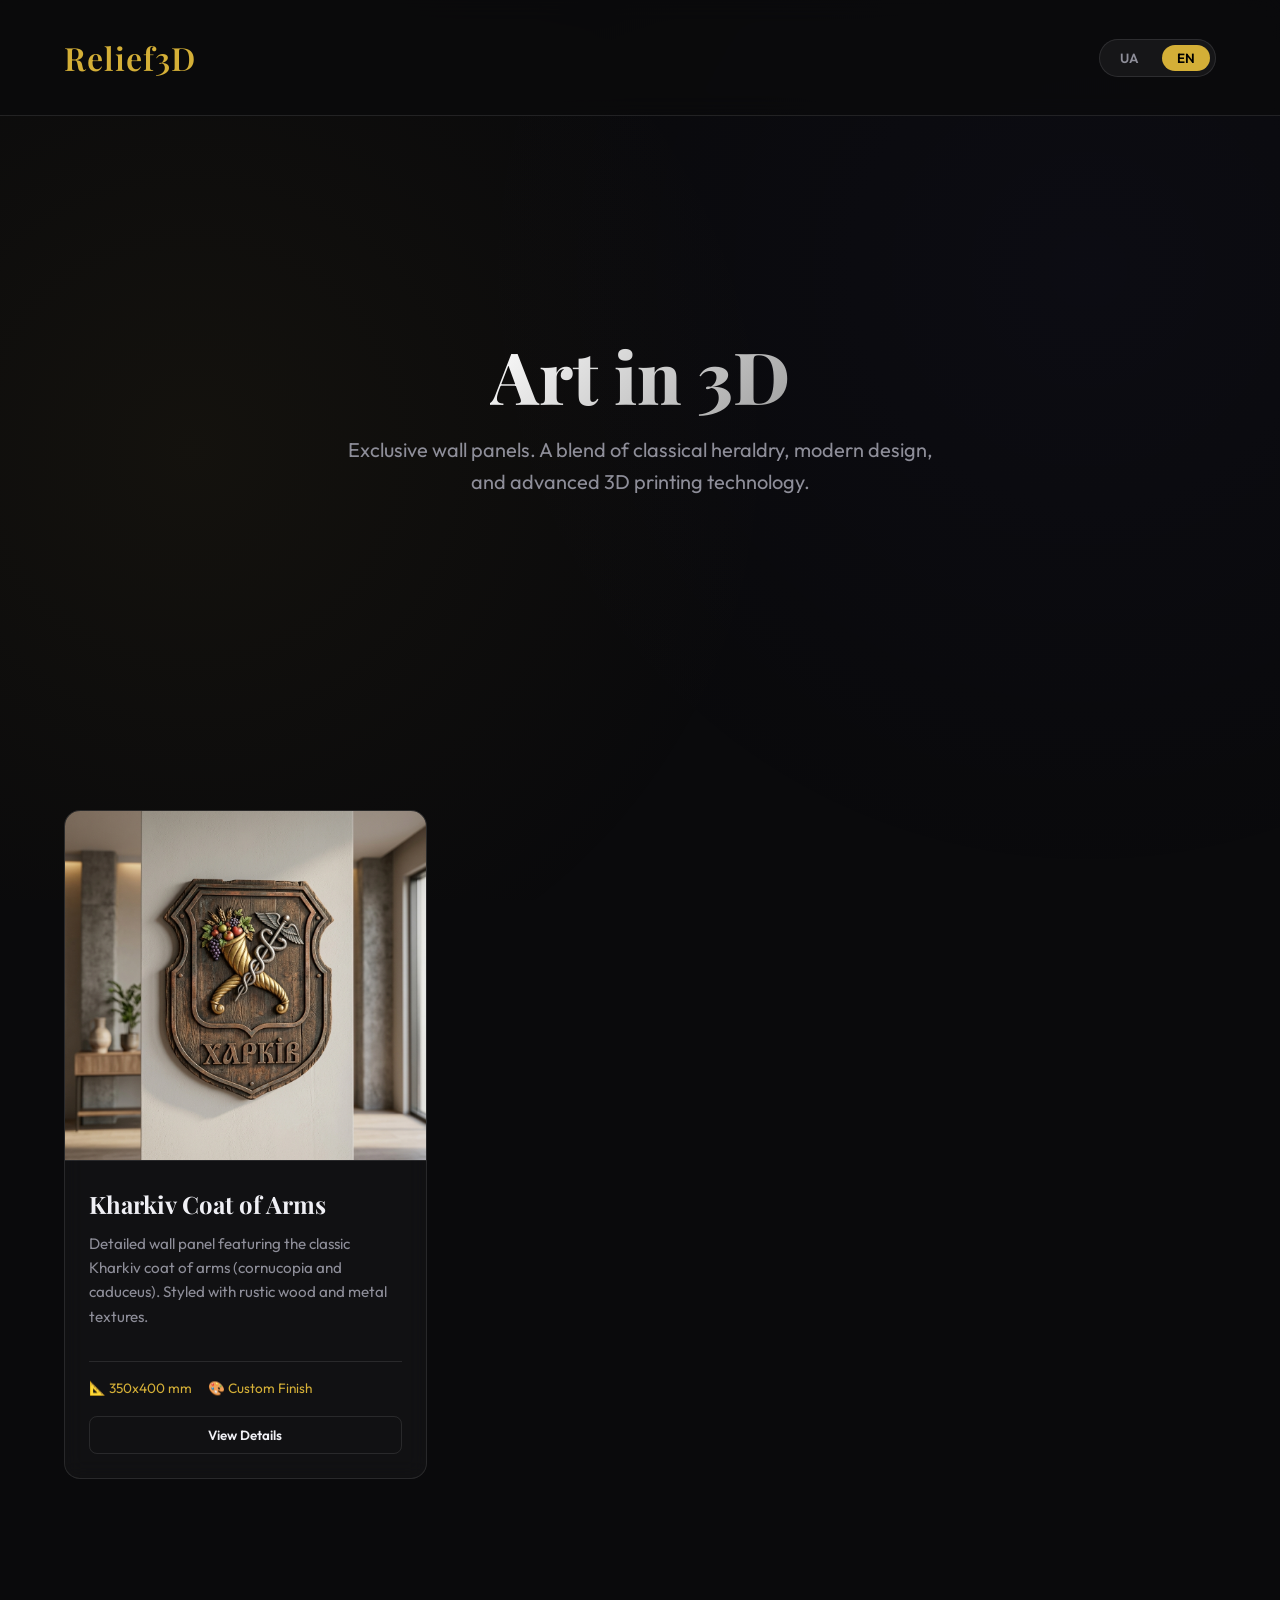
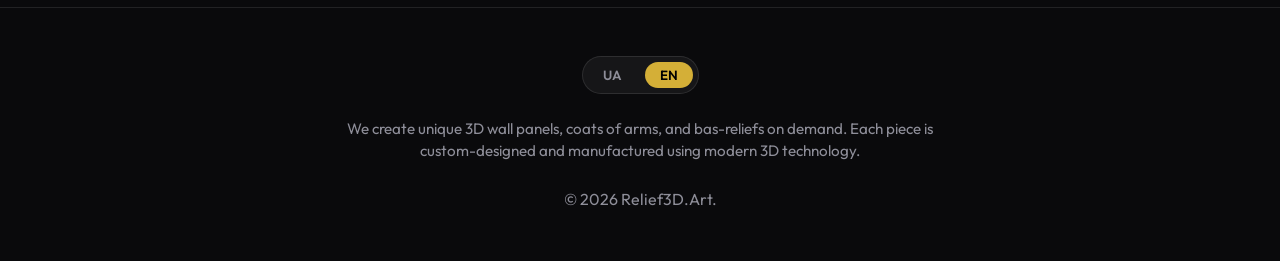
==== index.html @ 1a29136d "feat: add bilingual support, region auto-detect, footer info and visible card buttons" ====
<!DOCTYPE html>
<html lang="uk">
<head>
    <meta charset="UTF-8">
    <meta name="viewport" content="width=device-width, initial-scale=1.0">
    <title>Relief3D.Art — 3D Настінні Панно | 3D Wall Panels</title>
    <meta name="description" content="Ексклюзивні 3D настінні панно. Преміум декор для вашого інтер'єру. Exclusive 3D wall panels and premium interior decor.">
    <link rel="preconnect" href="https://fonts.googleapis.com">
    <link rel="preconnect" href="https://fonts.gstatic.com" crossorigin>
    <link href="https://fonts.googleapis.com/css2?family=Outfit:wght@300;400;600;800&family=Playfair+Display:ital,wght@0,600;1,600&display=swap" rel="stylesheet">
    <style>
        :root {
            --bg-dark: #0a0a0c;
            --bg-card: rgba(255, 255, 255, 0.03);
            --bg-card-hover: rgba(255, 255, 255, 0.08);
            --text-main: #f0f0f5;
            --text-muted: #8e8e99;
            --accent-gold: #d4af37;
            --accent-glow: rgba(212, 175, 55, 0.15);
            --glass-border: rgba(255, 255, 255, 0.1);
        }

        * {
            margin: 0;
            padding: 0;
            box-sizing: border-box;
        }

        body {
            font-family: 'Outfit', sans-serif;
            background-color: var(--bg-dark);
            color: var(--text-main);
            line-height: 1.6;
            overflow-x: hidden;
        }

        /* Language Toggle Logic */
        body.lang-en .lang-ua { display: none !important; }
        body.lang-ua .lang-en { display: none !important; }

        /* Ambient Glow Background */
        .ambient-bg {
            position: fixed;
            top: 0; left: 0; width: 100vw; height: 100vh;
            z-index: -1;
            background: 
                radial-gradient(circle at 15% 50%, rgba(212, 175, 55, 0.05), transparent 50%),
                radial-gradient(circle at 85% 30%, rgba(100, 100, 255, 0.03), transparent 50%);
            pointer-events: none;
        }

        header {
            padding: 2rem 5%;
            display: flex;
            justify-content: space-between;
            align-items: center;
            border-bottom: 1px solid var(--glass-border);
            background: rgba(10, 10, 12, 0.7);
            backdrop-filter: blur(12px);
            position: sticky;
            top: 0;
            z-index: 100;
        }

        .logo {
            font-family: 'Playfair Display', serif;
            font-size: 2rem;
            font-weight: 600;
            color: var(--accent-gold);
            text-decoration: none;
            letter-spacing: 1px;
        }

        .hero {
            min-height: 70vh;
            display: flex;
            flex-direction: column;
            justify-content: center;
            align-items: center;
            text-align: center;
            padding: 4rem 1rem;
            position: relative;
        }

        .hero h1 {
            font-size: clamp(2.5rem, 6vw, 4.5rem);
            font-weight: 800;
            margin-bottom: 1rem;
            background: linear-gradient(135deg, #fff 0%, #a0a0a0 100%);
            -webkit-background-clip: text;
            -webkit-text-fill-color: transparent;
            line-height: 1.2;
        }

        .hero p {
            font-size: 1.25rem;
            color: var(--text-muted);
            max-width: 600px;
            margin-bottom: 2rem;
        }

        .portfolio-grid {
            display: grid;
            grid-template-columns: repeat(auto-fill, minmax(320px, 1fr));
            gap: 2rem;
            padding: 4rem 5%;
            max-width: 1400px;
            margin: 0 auto;
        }

        .card {
            background: var(--bg-card);
            border: 1px solid var(--glass-border);
            border-radius: 16px;
            overflow: hidden;
            transition: all 0.4s cubic-bezier(0.175, 0.885, 0.32, 1.275);
            cursor: pointer;
            backdrop-filter: blur(10px);
            display: flex;
            flex-direction: column;
        }

        .card:hover {
            transform: translateY(-10px) scale(1.02);
            background: var(--bg-card-hover);
            box-shadow: 0 15px 30px rgba(0,0,0,0.4), 0 0 20px var(--accent-glow);
            border-color: rgba(212, 175, 55, 0.3);
        }

        .card-img {
            width: 100%;
            height: 350px;
            object-fit: cover;
            border-bottom: 1px solid var(--glass-border);
            transition: transform 0.6s ease;
        }

        .card:hover .card-img {
            transform: scale(1.05);
        }

        .card-content {
            padding: 1.5rem;
            position: relative;
            flex-grow: 1;
            display: flex;
            flex-direction: column;
        }

        .card-title {
            font-size: 1.5rem;
            margin-bottom: 0.5rem;
            font-family: 'Playfair Display', serif;
        }

        .card-desc {
            color: var(--text-muted);
            font-size: 0.95rem;
            margin-bottom: 1rem;
            flex-grow: 1;
        }

        .view-btn {
            margin-top: 1rem;
            width: 100%;
            padding: 10px;
            background: transparent;
            color: var(--text-main);
            border: 1px solid var(--glass-border);
            border-radius: 8px;
            font-family: 'Outfit', sans-serif;
            font-weight: 600;
            cursor: pointer;
            transition: all 0.3s;
        }

        .card:hover .view-btn {
            background: var(--accent-gold);
            color: #000;
            border-color: var(--accent-gold);
        }

        .specs {
            display: flex;
            gap: 1rem;
            font-size: 0.85rem;
            color: var(--accent-gold);
            border-top: 1px solid var(--glass-border);
            padding-top: 1rem;
            margin-top: 1rem;
        }

        footer {
            text-align: center;
            padding: 3rem 1rem;
            border-top: 1px solid var(--glass-border);
            color: var(--text-muted);
            margin-top: 4rem;
            display: flex;
            flex-direction: column;
            align-items: center;
            gap: 1.5rem;
        }

        .footer-text {
            max-width: 600px;
            font-size: 0.95rem;
            line-height: 1.5;
        }

        .lang-switcher {
            display: flex;
            gap: 0.5rem;
            background: rgba(255,255,255,0.05);
            padding: 5px;
            border-radius: 20px;
            border: 1px solid var(--glass-border);
        }

        .lang-btn {
            background: transparent;
            color: var(--text-muted);
            border: none;
            padding: 5px 15px;
            border-radius: 15px;
            cursor: pointer;
            font-family: 'Outfit', sans-serif;
            font-weight: 600;
            transition: all 0.2s;
        }

        .lang-btn.active {
            background: var(--accent-gold);
            color: #000;
        }

        /* Modal Styles */
        .modal {
            display: none;
            position: fixed;
            z-index: 1000;
            left: 0;
            top: 0;
            width: 100%;
            height: 100%;
            overflow: auto;
            background-color: rgba(0, 0, 0, 0.8);
            backdrop-filter: blur(15px);
            opacity: 0;
            transition: opacity 0.3s ease;
        }

        .modal.show {
            display: flex;
            opacity: 1;
            justify-content: center;
            align-items: center;
            padding: 2rem;
        }

        .modal-content {
            background: var(--bg-dark);
            border: 1px solid var(--glass-border);
            border-radius: 16px;
            max-width: 900px;
            width: 100%;
            display: flex;
            flex-direction: column;
            box-shadow: 0 25px 50px rgba(0,0,0,0.5), 0 0 40px var(--accent-glow);
            position: relative;
            transform: scale(0.9);
            transition: transform 0.3s cubic-bezier(0.175, 0.885, 0.32, 1.275);
            overflow: hidden;
        }

        .modal.show .modal-content {
            transform: scale(1);
        }

        @media (min-width: 768px) {
            .modal-content {
                flex-direction: row;
            }
        }

        .modal-img-container {
            flex: 1;
            min-height: 300px;
        }

        .modal-img {
            width: 100%;
            height: 100%;
            object-fit: cover;
            display: block;
        }

        .modal-info {
            flex: 1;
            padding: 2.5rem;
            display: flex;
            flex-direction: column;
        }

        .close-btn {
            position: absolute;
            top: 15px;
            right: 20px;
            color: var(--text-muted);
            font-size: 28px;
            font-weight: bold;
            cursor: pointer;
            transition: color 0.2s;
            z-index: 10;
            background: rgba(0,0,0,0.5);
            width: 40px;
            height: 40px;
            border-radius: 50%;
            display: flex;
            align-items: center;
            justify-content: center;
        }

        .close-btn:hover {
            color: var(--accent-gold);
            background: rgba(255,255,255,0.1);
        }

        .order-btn {
            margin-top: auto;
            background: transparent;
            color: var(--accent-gold);
            border: 1px solid var(--accent-gold);
            padding: 12px 24px;
            border-radius: 8px;
            font-family: 'Outfit', sans-serif;
            font-weight: 600;
            font-size: 1rem;
            cursor: pointer;
            transition: all 0.3s ease;
            text-align: center;
            text-decoration: none;
            display: inline-block;
        }

        .order-btn:hover {
            background: var(--accent-gold);
            color: #000;
            box-shadow: 0 0 15px var(--accent-glow);
        }
    </style>
</head>
<body class="lang-ua">
    <div class="ambient-bg"></div>
    
    <header>
        <a href="#" class="logo">Relief3D</a>
        <nav>
            <div class="lang-switcher">
                <button class="lang-btn active" onclick="setLanguage('ua')" id="btn-ua">UA</button>
                <button class="lang-btn" onclick="setLanguage('en')" id="btn-en">EN</button>
            </div>
        </nav>
    </header>

    <section class="hero">
        <h1 class="lang-ua">Мистецтво у 3D</h1>
        <h1 class="lang-en" style="font-family: 'Playfair Display', serif; color: var(--accent-gold);">Art in 3D</h1>
        
        <p class="lang-ua">Ексклюзивні настінні панно. Поєднання класичної геральдики, сучасного дизайну та передових технологій 3D-друку.</p>
        <p class="lang-en">Exclusive wall panels. A blend of classical heraldry, modern design, and advanced 3D printing technology.</p>
    </section>

    <main class="portfolio-grid">
        <!-- Panel 1 -->
        <article class="card" onclick="openModal(this)">
            <img src="assets/images/kharkiv_shield_concept.png" alt="Герб Харкова - Настінне панно" class="card-img">
            <div class="card-content">
                <h2 class="card-title lang-ua">Герб Харкова</h2>
                <h2 class="card-title lang-en">Kharkiv Coat of Arms</h2>
                
                <div class="card-desc">
                    <p class="lang-ua">Деталізоване настінне панно із зображенням класичного герба Харкова (ріг достатку та кадуцей). Стилізація під рустикове дерево та метал.</p>
                    <p class="lang-en">Detailed wall panel featuring the classic Kharkiv coat of arms (cornucopia and caduceus). Styled with rustic wood and metal textures.</p>
                </div>
                <div class="specs">
                    <span>📐 350x400 mm</span>
                    <span>🎨 Custom Finish</span>
                </div>
                <button class="view-btn lang-ua">Детальніше</button>
                <button class="view-btn lang-en">View Details</button>
            </div>
        </article>
        
        <!-- Future items will be added here -->
    </main>

    <footer>
        <div class="lang-switcher">
            <button class="lang-btn active" onclick="setLanguage('ua')" id="btn-footer-ua">UA</button>
            <button class="lang-btn" onclick="setLanguage('en')" id="btn-footer-en">EN</button>
        </div>
        <div class="footer-text lang-ua">
            Ми створюємо унікальні об'ємні настінні панно, герби та барельєфи на замовлення. 
            Кожен виріб розробляється з індивідуальним підходом та виготовляється за допомогою сучасних технологій.
        </div>
        <div class="footer-text lang-en">
            We create unique 3D wall panels, coats of arms, and bas-reliefs on demand. 
            Each piece is custom-designed and manufactured using modern 3D technology.
        </div>
        <p>&copy; 2026 Relief3D.Art.</p>
    </footer>

    <!-- Modal -->
    <div id="itemModal" class="modal">
        <div class="modal-content">
            <span class="close-btn" onclick="closeModal()">&times;</span>
            <div class="modal-img-container">
                <img id="modalImg" src="" alt="" class="modal-img">
            </div>
            <div class="modal-info">
                <!-- Data will be populated by JS -->
                <div id="modalContentTarget"></div>
            </div>
        </div>
    </div>

    <script>
        // Language Auto-Detection and Switching Logic
        function setLanguage(lang) {
            document.body.className = 'lang-' + lang;
            
            // Update buttons in header and footer
            document.querySelectorAll('.lang-btn').forEach(btn => btn.classList.remove('active'));
            if(document.getElementById('btn-' + lang)) document.getElementById('btn-' + lang).classList.add('active');
            if(document.getElementById('btn-footer-' + lang)) document.getElementById('btn-footer-' + lang).classList.add('active');
            
            // Save preference
            localStorage.setItem('preferredLanguage', lang);
        }

        // Auto-detect on load
        window.addEventListener('DOMContentLoaded', () => {
            const savedLang = localStorage.getItem('preferredLanguage');
            if (savedLang) {
                setLanguage(savedLang);
            } else {
                // Check browser language
                const userLang = navigator.language || navigator.userLanguage; 
                if (userLang.toLowerCase().includes('uk') || userLang.toLowerCase().includes('ru')) {
                    setLanguage('ua');
                } else {
                    setLanguage('en');
                }
            }
        });

        // Modal Logic
        const modal = document.getElementById('itemModal');
        const modalImg = document.getElementById('modalImg');
        const modalContentTarget = document.getElementById('modalContentTarget');

        function openModal(cardElement) {
            // Get data from the clicked card
            const imgSrc = cardElement.querySelector('.card-img').src;
            
            // Extract the HTML content we need (Title, Desc, Specs, without the view-btn)
            const titleHtml = cardElement.querySelector('.card-title.lang-ua').outerHTML + cardElement.querySelector('.card-title.lang-en').outerHTML;
            const descHtml = cardElement.querySelector('.card-desc').outerHTML;
            const specsHtml = cardElement.querySelector('.specs').outerHTML;
            
            // Order button
            const orderBtnUa = '<a href="#" class="order-btn lang-ua" onclick="alert(\'У майбутньому тут буде форма замовлення або лінк на Telegram!\'); return false;">Замовити</a>';
            const orderBtnEn = '<a href="#" class="order-btn lang-en" onclick="alert(\'Order form or Telegram link will be here!\'); return false;">Order Now</a>';

            // Populate modal
            modalImg.src = imgSrc;
            modalContentTarget.innerHTML = 
                `<div style="margin-bottom: 1.5rem;">${titleHtml}</div>` + 
                `<div style="margin-bottom: 2rem;">${descHtml}</div>` + 
                `<div style="margin-bottom: 2rem;">${specsHtml}</div>` + 
                `<div style="margin-top: auto;">${orderBtnUa}${orderBtnEn}</div>`;

            // Show modal
            modal.classList.add('show');
            document.body.style.overflow = 'hidden'; // Prevent scrolling
        }

        function closeModal() {
            modal.classList.remove('show');
            document.body.style.overflow = 'auto'; // Restore scrolling
        }

        // Close when clicking outside of modal content
        window.onclick = function(event) {
            if (event.target === modal) {
                closeModal();
            }
        }

        // Close on Escape key
        document.addEventListener('keydown', function(event) {
            if (event.key === "Escape") {
                closeModal();
            }
        });
    </script>
</body>
</html>
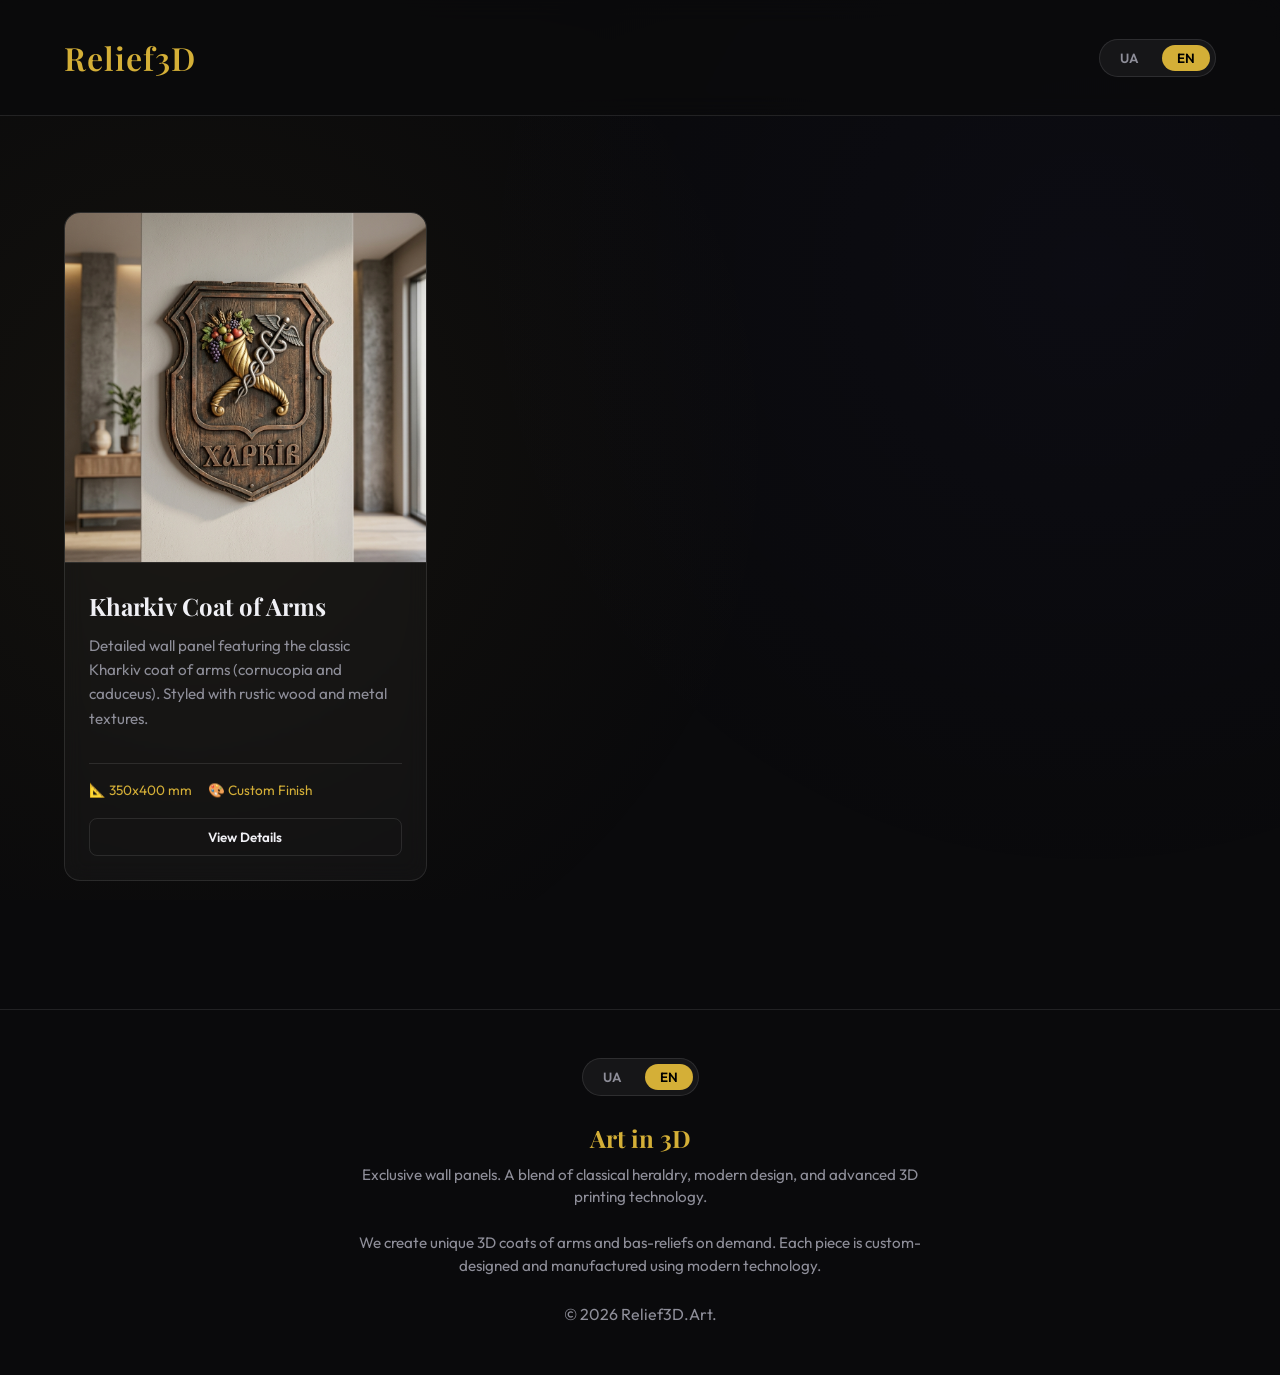
==== commit 9c6fba80: "style: move hero text to footer" ====
--- a/index.html
+++ b/index.html
@@ -71,32 +71,8 @@
             letter-spacing: 1px;
         }
 
-        .hero {
-            min-height: 70vh;
-            display: flex;
-            flex-direction: column;
-            justify-content: center;
-            align-items: center;
-            text-align: center;
-            padding: 4rem 1rem;
-            position: relative;
-        }
-
-        .hero h1 {
-            font-size: clamp(2.5rem, 6vw, 4.5rem);
-            font-weight: 800;
-            margin-bottom: 1rem;
-            background: linear-gradient(135deg, #fff 0%, #a0a0a0 100%);
-            -webkit-background-clip: text;
-            -webkit-text-fill-color: transparent;
-            line-height: 1.2;
-        }
-
-        .hero p {
-            font-size: 1.25rem;
-            color: var(--text-muted);
-            max-width: 600px;
-            margin-bottom: 2rem;
+        .header-spacer {
+            padding-top: 2rem;
         }
 
         .portfolio-grid {
@@ -363,13 +339,7 @@
         </nav>
     </header>
 
-    <section class="hero">
-        <h1 class="lang-ua">Мистецтво у 3D</h1>
-        <h1 class="lang-en" style="font-family: 'Playfair Display', serif; color: var(--accent-gold);">Art in 3D</h1>
-        
-        <p class="lang-ua">Ексклюзивні настінні панно. Поєднання класичної геральдики, сучасного дизайну та передових технологій 3D-друку.</p>
-        <p class="lang-en">Exclusive wall panels. A blend of classical heraldry, modern design, and advanced 3D printing technology.</p>
-    </section>
+    <div class="header-spacer"></div>
 
     <main class="portfolio-grid">
         <!-- Panel 1 -->
@@ -401,12 +371,16 @@
             <button class="lang-btn" onclick="setLanguage('en')" id="btn-footer-en">EN</button>
         </div>
         <div class="footer-text lang-ua">
-            Ми створюємо унікальні об'ємні настінні панно, герби та барельєфи на замовлення. 
+            <h2 style="color: var(--text-main); margin-bottom: 0.5rem; font-size: 1.5rem;">Мистецтво у 3D</h2>
+            Ексклюзивні настінні панно. Поєднання класичної геральдики, сучасного дизайну та передових технологій 3D-друку.<br><br>
+            Ми створюємо унікальні об'ємні герби та барельєфи на замовлення. 
             Кожен виріб розробляється з індивідуальним підходом та виготовляється за допомогою сучасних технологій.
         </div>
         <div class="footer-text lang-en">
-            We create unique 3D wall panels, coats of arms, and bas-reliefs on demand. 
-            Each piece is custom-designed and manufactured using modern 3D technology.
+            <h2 style="font-family: 'Playfair Display', serif; color: var(--accent-gold); margin-bottom: 0.5rem; font-size: 1.5rem;">Art in 3D</h2>
+            Exclusive wall panels. A blend of classical heraldry, modern design, and advanced 3D printing technology.<br><br>
+            We create unique 3D coats of arms and bas-reliefs on demand. 
+            Each piece is custom-designed and manufactured using modern technology.
         </div>
         <p>&copy; 2026 Relief3D.Art.</p>
     </footer>
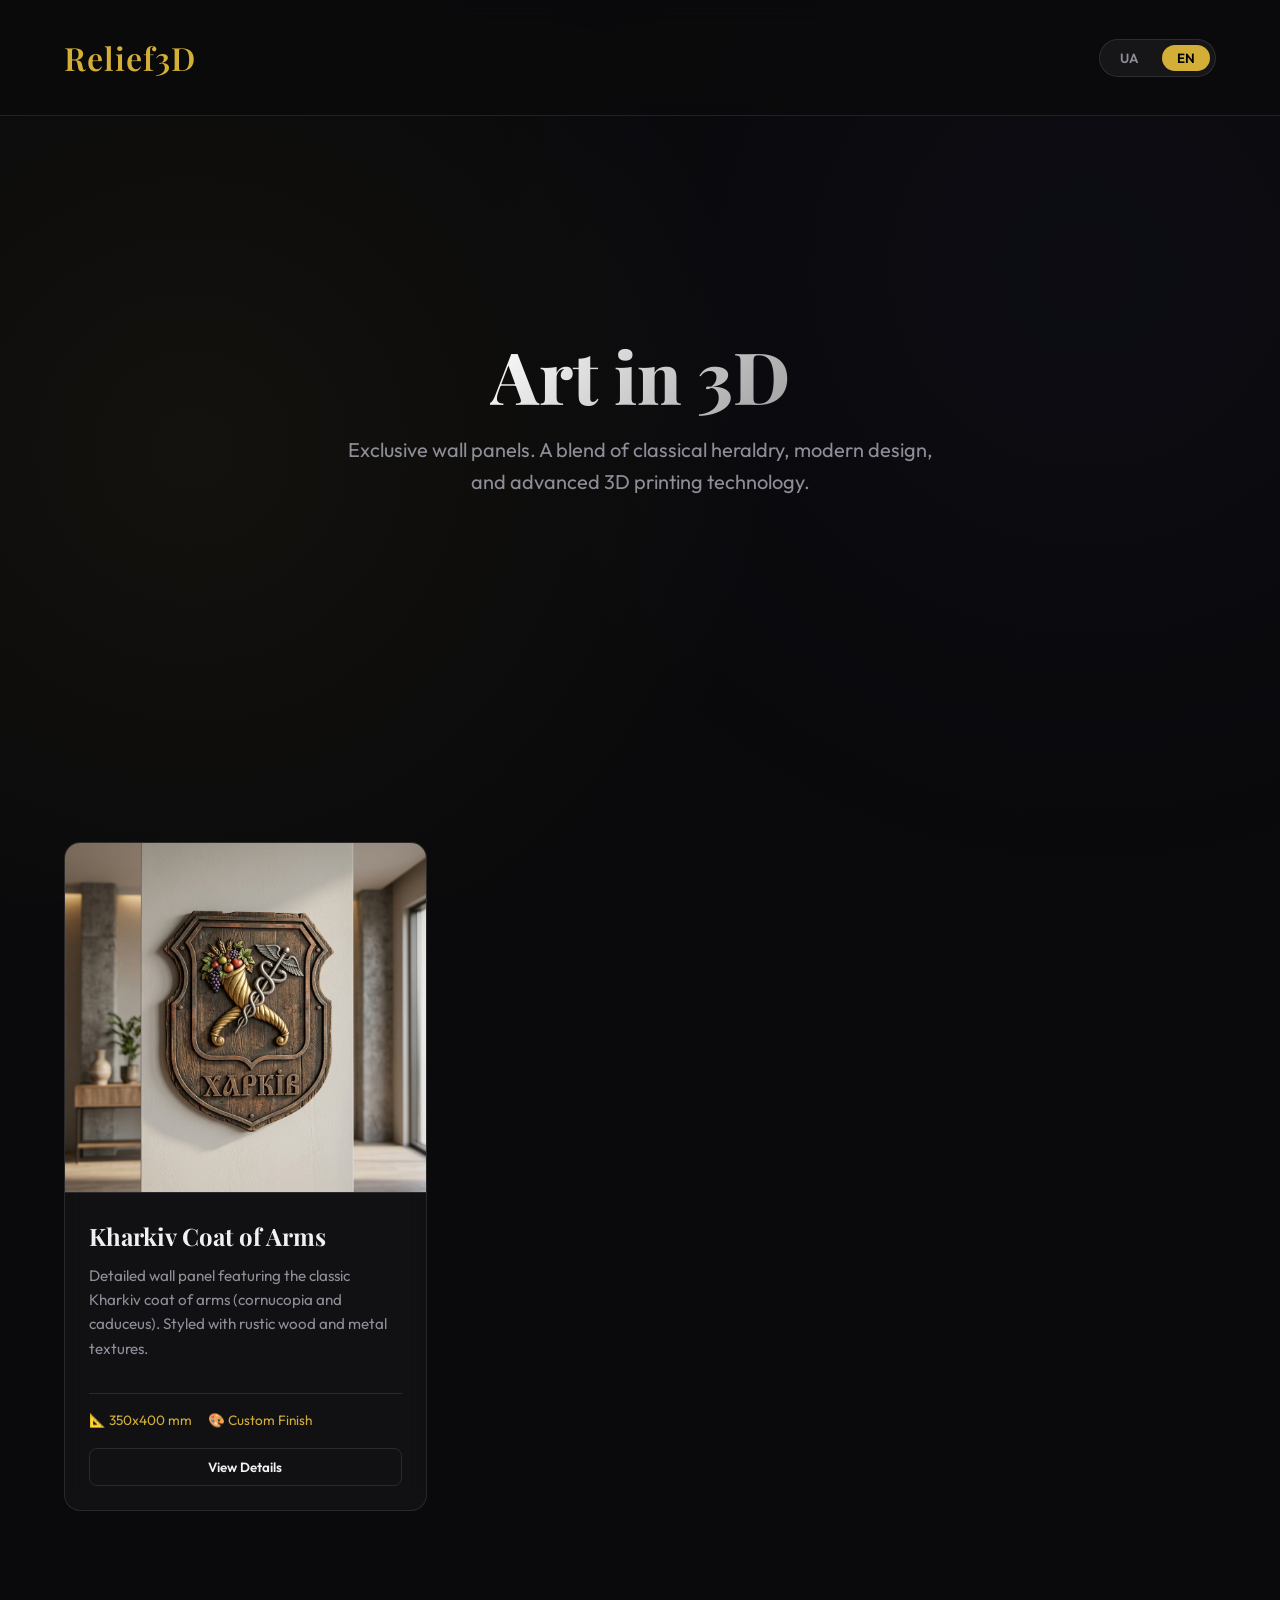
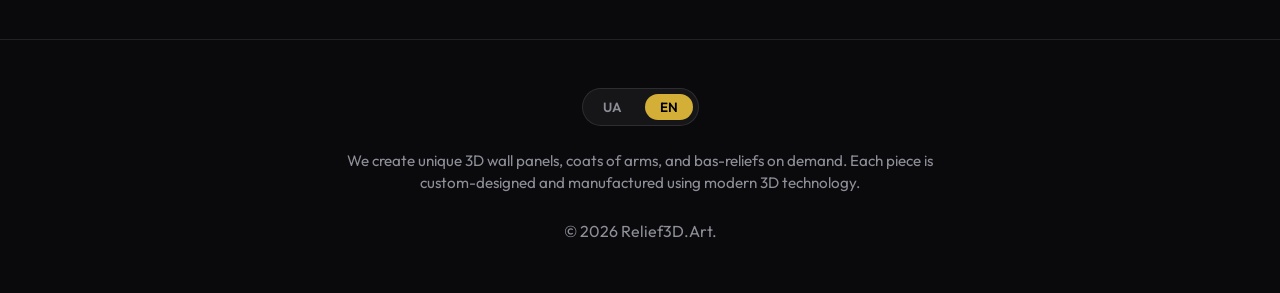
==== commit 6811f143: "style: restore hero section" ====
--- a/index.html
+++ b/index.html
@@ -71,6 +71,34 @@
             letter-spacing: 1px;
         }
 
+        .hero {
+            min-height: 70vh;
+            display: flex;
+            flex-direction: column;
+            justify-content: center;
+            align-items: center;
+            text-align: center;
+            padding: 4rem 1rem;
+            position: relative;
+        }
+
+        .hero h1 {
+            font-size: clamp(2.5rem, 6vw, 4.5rem);
+            font-weight: 800;
+            margin-bottom: 1rem;
+            background: linear-gradient(135deg, #fff 0%, #a0a0a0 100%);
+            -webkit-background-clip: text;
+            -webkit-text-fill-color: transparent;
+            line-height: 1.2;
+        }
+
+        .hero p {
+            font-size: 1.25rem;
+            color: var(--text-muted);
+            max-width: 600px;
+            margin-bottom: 2rem;
+        }
+
         .header-spacer {
             padding-top: 2rem;
         }
@@ -338,6 +366,14 @@
             </div>
         </nav>
     </header>
+
+    <section class="hero">
+        <h1 class="lang-ua">Мистецтво у 3D</h1>
+        <h1 class="lang-en" style="font-family: 'Playfair Display', serif; color: var(--accent-gold);">Art in 3D</h1>
+        
+        <p class="lang-ua">Ексклюзивні настінні панно. Поєднання класичної геральдики, сучасного дизайну та передових технологій 3D-друку.</p>
+        <p class="lang-en">Exclusive wall panels. A blend of classical heraldry, modern design, and advanced 3D printing technology.</p>
+    </section>
 
     <div class="header-spacer"></div>
 
@@ -371,16 +407,12 @@
             <button class="lang-btn" onclick="setLanguage('en')" id="btn-footer-en">EN</button>
         </div>
         <div class="footer-text lang-ua">
-            <h2 style="color: var(--text-main); margin-bottom: 0.5rem; font-size: 1.5rem;">Мистецтво у 3D</h2>
-            Ексклюзивні настінні панно. Поєднання класичної геральдики, сучасного дизайну та передових технологій 3D-друку.<br><br>
-            Ми створюємо унікальні об'ємні герби та барельєфи на замовлення. 
+            Ми створюємо унікальні об'ємні настінні панно, герби та барельєфи на замовлення. 
             Кожен виріб розробляється з індивідуальним підходом та виготовляється за допомогою сучасних технологій.
         </div>
         <div class="footer-text lang-en">
-            <h2 style="font-family: 'Playfair Display', serif; color: var(--accent-gold); margin-bottom: 0.5rem; font-size: 1.5rem;">Art in 3D</h2>
-            Exclusive wall panels. A blend of classical heraldry, modern design, and advanced 3D printing technology.<br><br>
-            We create unique 3D coats of arms and bas-reliefs on demand. 
-            Each piece is custom-designed and manufactured using modern technology.
+            We create unique 3D wall panels, coats of arms, and bas-reliefs on demand. 
+            Each piece is custom-designed and manufactured using modern 3D technology.
         </div>
         <p>&copy; 2026 Relief3D.Art.</p>
     </footer>
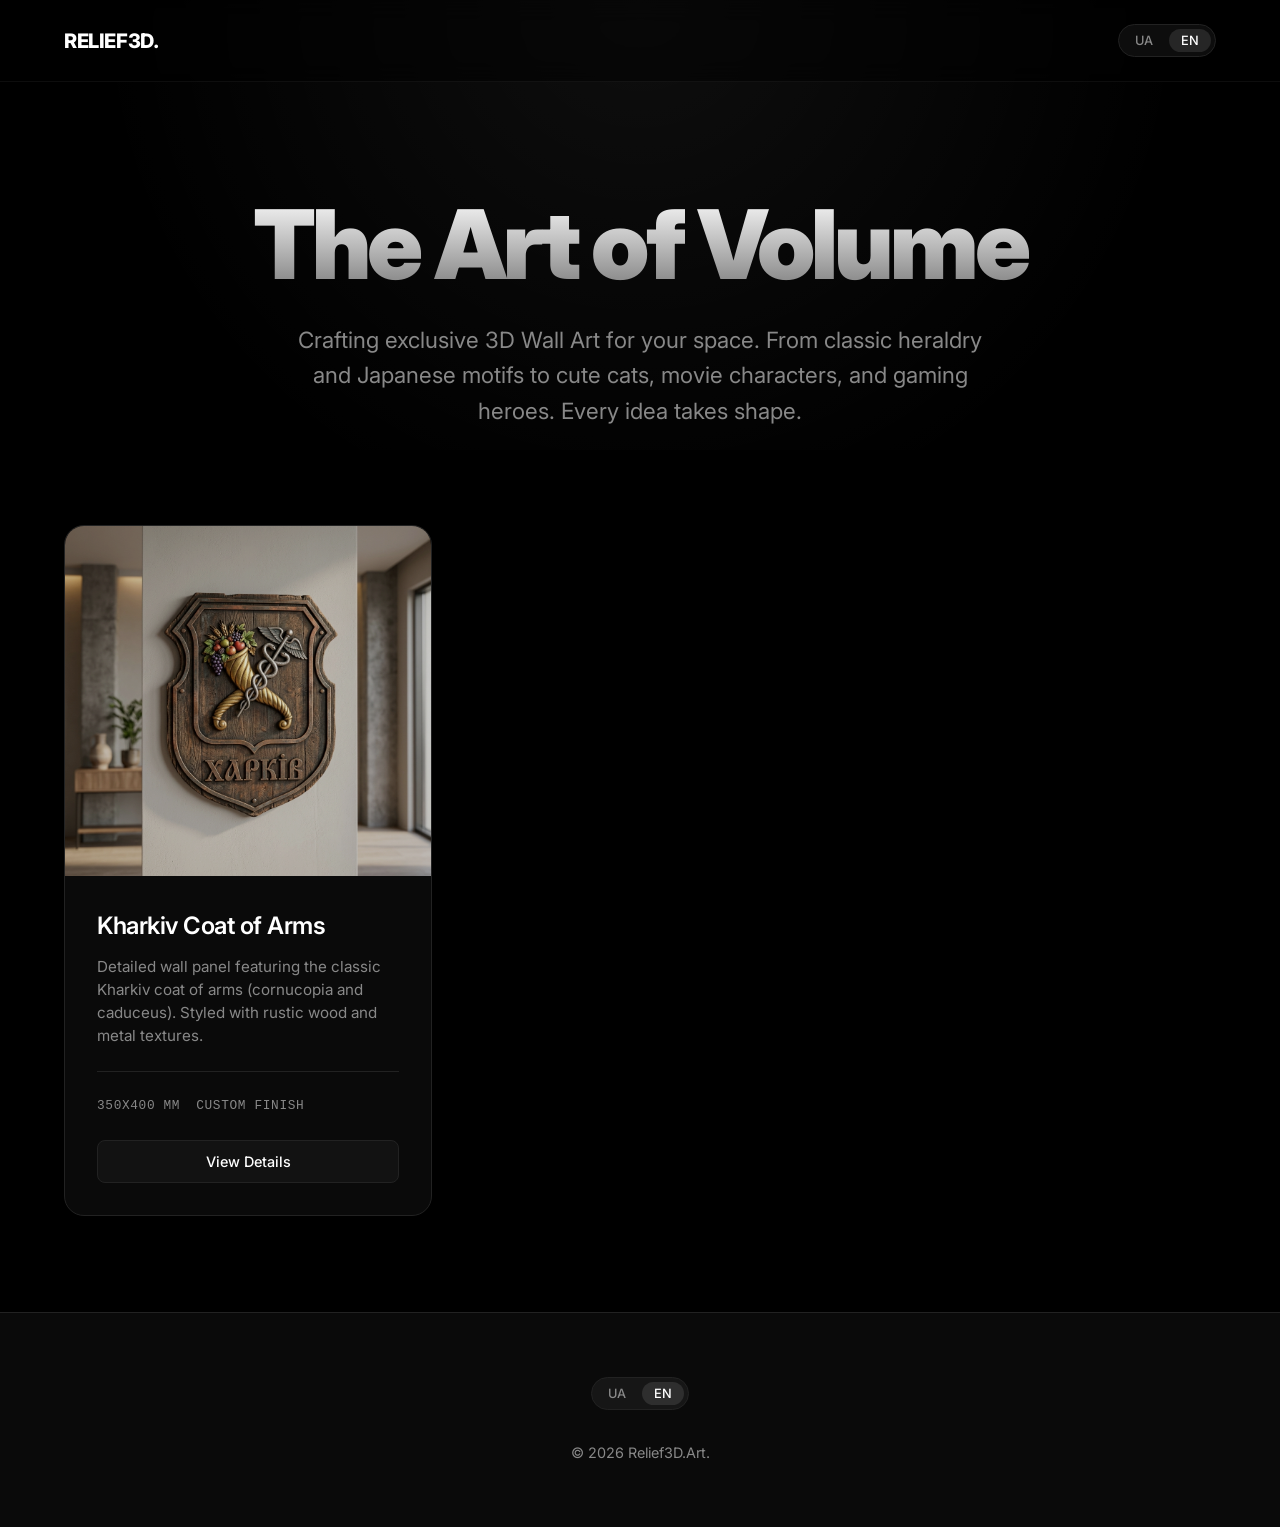
==== commit ad992233: "feat: ultra-modern redesign and new hero text" ====
--- a/index.html
+++ b/index.html
@@ -3,21 +3,22 @@
 <head>
     <meta charset="UTF-8">
     <meta name="viewport" content="width=device-width, initial-scale=1.0">
-    <title>Relief3D.Art — 3D Настінні Панно | 3D Wall Panels</title>
-    <meta name="description" content="Ексклюзивні 3D настінні панно. Преміум декор для вашого інтер'єру. Exclusive 3D wall panels and premium interior decor.">
+    <title>Relief3D — The Art of Volume</title>
+    <meta name="description" content="Ексклюзивні 3D настінні панно. Exclusive 3D wall art.">
     <link rel="preconnect" href="https://fonts.googleapis.com">
     <link rel="preconnect" href="https://fonts.gstatic.com" crossorigin>
-    <link href="https://fonts.googleapis.com/css2?family=Outfit:wght@300;400;600;800&family=Playfair+Display:ital,wght@0,600;1,600&display=swap" rel="stylesheet">
+    <link href="https://fonts.googleapis.com/css2?family=Inter:wght@300;400;500;600;800;900&display=swap" rel="stylesheet">
     <style>
         :root {
-            --bg-dark: #0a0a0c;
-            --bg-card: rgba(255, 255, 255, 0.03);
-            --bg-card-hover: rgba(255, 255, 255, 0.08);
-            --text-main: #f0f0f5;
-            --text-muted: #8e8e99;
-            --accent-gold: #d4af37;
-            --accent-glow: rgba(212, 175, 55, 0.15);
-            --glass-border: rgba(255, 255, 255, 0.1);
+            --bg-base: #000000;
+            --bg-surface: #0a0a0a;
+            --bg-surface-hover: #141414;
+            --text-primary: #ffffff;
+            --text-secondary: #888888;
+            --border-color: #222222;
+            --border-hover: #444444;
+            --accent: #e5e5e5;
+            --neon-glow: rgba(255, 255, 255, 0.05);
         }
 
         * {
@@ -27,10 +28,11 @@
         }
 
         body {
-            font-family: 'Outfit', sans-serif;
-            background-color: var(--bg-dark);
-            color: var(--text-main);
-            line-height: 1.6;
+            font-family: 'Inter', -apple-system, BlinkMacSystemFont, "Segoe UI", Roboto, sans-serif;
+            background-color: var(--bg-base);
+            color: var(--text-primary);
+            line-height: 1.5;
+            -webkit-font-smoothing: antialiased;
             overflow-x: hidden;
         }
 
@@ -38,204 +40,215 @@
         body.lang-en .lang-ua { display: none !important; }
         body.lang-ua .lang-en { display: none !important; }
 
-        /* Ambient Glow Background */
-        .ambient-bg {
+        /* Ambient Glow */
+        .ambient-glow {
             position: fixed;
-            top: 0; left: 0; width: 100vw; height: 100vh;
+            top: -50vh;
+            left: 50%;
+            transform: translateX(-50%);
+            width: 100vw;
+            height: 100vh;
+            background: radial-gradient(circle, rgba(255,255,255,0.06) 0%, rgba(0,0,0,0) 70%);
             z-index: -1;
-            background: 
-                radial-gradient(circle at 15% 50%, rgba(212, 175, 55, 0.05), transparent 50%),
-                radial-gradient(circle at 85% 30%, rgba(100, 100, 255, 0.03), transparent 50%);
             pointer-events: none;
         }
 
-        header {
-            padding: 2rem 5%;
+        /* Navigation */
+        nav {
             display: flex;
             justify-content: space-between;
             align-items: center;
-            border-bottom: 1px solid var(--glass-border);
-            background: rgba(10, 10, 12, 0.7);
+            padding: 1.5rem 5%;
+            position: fixed;
+            top: 0;
+            width: 100%;
+            background: rgba(0, 0, 0, 0.5);
             backdrop-filter: blur(12px);
-            position: sticky;
-            top: 0;
+            border-bottom: 1px solid rgba(255,255,255,0.05);
             z-index: 100;
         }
 
         .logo {
-            font-family: 'Playfair Display', serif;
-            font-size: 2rem;
-            font-weight: 600;
-            color: var(--accent-gold);
+            font-size: 1.25rem;
+            font-weight: 800;
+            letter-spacing: -0.02em;
+            color: var(--text-primary);
             text-decoration: none;
-            letter-spacing: 1px;
-        }
-
+        }
+
+        .lang-switcher {
+            display: flex;
+            gap: 0.25rem;
+            background: rgba(255,255,255,0.05);
+            padding: 4px;
+            border-radius: 99px;
+            border: 1px solid var(--border-color);
+        }
+
+        .lang-btn {
+            background: transparent;
+            color: var(--text-secondary);
+            border: none;
+            padding: 4px 12px;
+            border-radius: 99px;
+            cursor: pointer;
+            font-family: 'Inter', sans-serif;
+            font-weight: 500;
+            font-size: 0.8rem;
+            transition: all 0.2s;
+        }
+
+        .lang-btn.active {
+            background: rgba(255,255,255,0.1);
+            color: var(--text-primary);
+        }
+
+        /* Hero Section */
         .hero {
-            min-height: 70vh;
-            display: flex;
-            flex-direction: column;
-            justify-content: center;
-            align-items: center;
+            padding: 12rem 5% 6rem;
             text-align: center;
-            padding: 4rem 1rem;
-            position: relative;
+            max-width: 1000px;
+            margin: 0 auto;
         }
 
         .hero h1 {
-            font-size: clamp(2.5rem, 6vw, 4.5rem);
-            font-weight: 800;
-            margin-bottom: 1rem;
-            background: linear-gradient(135deg, #fff 0%, #a0a0a0 100%);
+            font-size: clamp(3rem, 8vw, 6rem);
+            font-weight: 900;
+            letter-spacing: -0.04em;
+            line-height: 1.1;
+            margin-bottom: 1.5rem;
+            background: linear-gradient(180deg, #FFFFFF 0%, #777777 100%);
             -webkit-background-clip: text;
             -webkit-text-fill-color: transparent;
-            line-height: 1.2;
         }
 
         .hero p {
-            font-size: 1.25rem;
-            color: var(--text-muted);
-            max-width: 600px;
-            margin-bottom: 2rem;
-        }
-
-        .header-spacer {
-            padding-top: 2rem;
-        }
-
+            font-size: clamp(1.1rem, 2vw, 1.4rem);
+            color: var(--text-secondary);
+            font-weight: 400;
+            max-width: 700px;
+            margin: 0 auto;
+            line-height: 1.6;
+        }
+
+        /* Bento Grid */
         .portfolio-grid {
             display: grid;
-            grid-template-columns: repeat(auto-fill, minmax(320px, 1fr));
-            gap: 2rem;
-            padding: 4rem 5%;
+            grid-template-columns: repeat(auto-fill, minmax(350px, 1fr));
+            gap: 1.5rem;
+            padding: 0 5% 6rem;
             max-width: 1400px;
             margin: 0 auto;
         }
 
         .card {
-            background: var(--bg-card);
-            border: 1px solid var(--glass-border);
-            border-radius: 16px;
+            background: var(--bg-surface);
+            border: 1px solid var(--border-color);
+            border-radius: 20px;
             overflow: hidden;
-            transition: all 0.4s cubic-bezier(0.175, 0.885, 0.32, 1.275);
+            transition: all 0.3s ease;
             cursor: pointer;
-            backdrop-filter: blur(10px);
             display: flex;
             flex-direction: column;
+            position: relative;
+        }
+
+        .card::before {
+            content: '';
+            position: absolute;
+            top: 0; left: 0; right: 0; bottom: 0;
+            background: radial-gradient(800px circle at var(--mouse-x, 50%) var(--mouse-y, 50%), rgba(255,255,255,0.06), transparent 40%);
+            opacity: 0;
+            transition: opacity 0.3s;
+            pointer-events: none;
+            z-index: 1;
+        }
+
+        .card:hover::before {
+            opacity: 1;
         }
 
         .card:hover {
-            transform: translateY(-10px) scale(1.02);
-            background: var(--bg-card-hover);
-            box-shadow: 0 15px 30px rgba(0,0,0,0.4), 0 0 20px var(--accent-glow);
-            border-color: rgba(212, 175, 55, 0.3);
+            border-color: var(--border-hover);
+            transform: translateY(-4px);
+            box-shadow: 0 20px 40px rgba(0,0,0,0.5);
+        }
+
+        .card-img-wrapper {
+            width: 100%;
+            height: 350px;
+            overflow: hidden;
+            position: relative;
+            background: #000;
         }
 
         .card-img {
             width: 100%;
-            height: 350px;
+            height: 100%;
             object-fit: cover;
-            border-bottom: 1px solid var(--glass-border);
-            transition: transform 0.6s ease;
+            transition: transform 0.7s cubic-bezier(0.16, 1, 0.3, 1);
+            opacity: 0.85;
         }
 
         .card:hover .card-img {
             transform: scale(1.05);
+            opacity: 1;
         }
 
         .card-content {
-            padding: 1.5rem;
+            padding: 2rem;
+            flex-grow: 1;
+            display: flex;
+            flex-direction: column;
             position: relative;
-            flex-grow: 1;
-            display: flex;
-            flex-direction: column;
+            z-index: 2;
         }
 
         .card-title {
             font-size: 1.5rem;
-            margin-bottom: 0.5rem;
-            font-family: 'Playfair Display', serif;
+            font-weight: 600;
+            letter-spacing: -0.02em;
+            margin-bottom: 0.75rem;
         }
 
         .card-desc {
-            color: var(--text-muted);
+            color: var(--text-secondary);
             font-size: 0.95rem;
-            margin-bottom: 1rem;
+            margin-bottom: 1.5rem;
             flex-grow: 1;
         }
 
+        .specs {
+            display: flex;
+            gap: 1rem;
+            font-size: 0.8rem;
+            color: var(--text-secondary);
+            border-top: 1px solid var(--border-color);
+            padding-top: 1.5rem;
+            margin-bottom: 1.5rem;
+            font-family: monospace;
+            text-transform: uppercase;
+            letter-spacing: 0.05em;
+        }
+
         .view-btn {
-            margin-top: 1rem;
             width: 100%;
-            padding: 10px;
-            background: transparent;
-            color: var(--text-main);
-            border: 1px solid var(--glass-border);
+            padding: 12px;
+            background: rgba(255,255,255,0.03);
+            color: var(--text-primary);
+            border: 1px solid var(--border-color);
             border-radius: 8px;
-            font-family: 'Outfit', sans-serif;
-            font-weight: 600;
+            font-family: 'Inter', sans-serif;
+            font-weight: 500;
+            font-size: 0.9rem;
             cursor: pointer;
             transition: all 0.3s;
         }
 
         .card:hover .view-btn {
-            background: var(--accent-gold);
+            background: #fff;
             color: #000;
-            border-color: var(--accent-gold);
-        }
-
-        .specs {
-            display: flex;
-            gap: 1rem;
-            font-size: 0.85rem;
-            color: var(--accent-gold);
-            border-top: 1px solid var(--glass-border);
-            padding-top: 1rem;
-            margin-top: 1rem;
-        }
-
-        footer {
-            text-align: center;
-            padding: 3rem 1rem;
-            border-top: 1px solid var(--glass-border);
-            color: var(--text-muted);
-            margin-top: 4rem;
-            display: flex;
-            flex-direction: column;
-            align-items: center;
-            gap: 1.5rem;
-        }
-
-        .footer-text {
-            max-width: 600px;
-            font-size: 0.95rem;
-            line-height: 1.5;
-        }
-
-        .lang-switcher {
-            display: flex;
-            gap: 0.5rem;
-            background: rgba(255,255,255,0.05);
-            padding: 5px;
-            border-radius: 20px;
-            border: 1px solid var(--glass-border);
-        }
-
-        .lang-btn {
-            background: transparent;
-            color: var(--text-muted);
-            border: none;
-            padding: 5px 15px;
-            border-radius: 15px;
-            cursor: pointer;
-            font-family: 'Outfit', sans-serif;
-            font-weight: 600;
-            transition: all 0.2s;
-        }
-
-        .lang-btn.active {
-            background: var(--accent-gold);
-            color: #000;
+            border-color: #fff;
         }
 
         /* Modal Styles */
@@ -243,12 +256,8 @@
             display: none;
             position: fixed;
             z-index: 1000;
-            left: 0;
-            top: 0;
-            width: 100%;
-            height: 100%;
-            overflow: auto;
-            background-color: rgba(0, 0, 0, 0.8);
+            left: 0; top: 0; width: 100%; height: 100%;
+            background-color: rgba(0, 0, 0, 0.9);
             backdrop-filter: blur(15px);
             opacity: 0;
             transition: opacity 0.3s ease;
@@ -259,26 +268,26 @@
             opacity: 1;
             justify-content: center;
             align-items: center;
-            padding: 2rem;
+            padding: 1rem;
         }
 
         .modal-content {
-            background: var(--bg-dark);
-            border: 1px solid var(--glass-border);
-            border-radius: 16px;
-            max-width: 900px;
+            background: var(--bg-surface);
+            border: 1px solid var(--border-color);
+            border-radius: 20px;
+            max-width: 1000px;
             width: 100%;
             display: flex;
             flex-direction: column;
-            box-shadow: 0 25px 50px rgba(0,0,0,0.5), 0 0 40px var(--accent-glow);
+            box-shadow: 0 40px 80px rgba(0,0,0,0.8);
             position: relative;
-            transform: scale(0.9);
-            transition: transform 0.3s cubic-bezier(0.175, 0.885, 0.32, 1.275);
+            transform: translateY(20px) scale(0.98);
+            transition: transform 0.4s cubic-bezier(0.16, 1, 0.3, 1);
             overflow: hidden;
         }
 
         .modal.show .modal-content {
-            transform: scale(1);
+            transform: translateY(0) scale(1);
         }
 
         @media (min-width: 768px) {
@@ -288,8 +297,9 @@
         }
 
         .modal-img-container {
-            flex: 1;
+            flex: 1.2;
             min-height: 300px;
+            background: #000;
         }
 
         .modal-img {
@@ -301,18 +311,17 @@
 
         .modal-info {
             flex: 1;
-            padding: 2.5rem;
+            padding: 3rem;
             display: flex;
             flex-direction: column;
         }
 
         .close-btn {
             position: absolute;
-            top: 15px;
+            top: 20px;
             right: 20px;
-            color: var(--text-muted);
-            font-size: 28px;
-            font-weight: bold;
+            color: var(--text-secondary);
+            font-size: 24px;
             cursor: pointer;
             transition: color 0.2s;
             z-index: 10;
@@ -323,21 +332,23 @@
             display: flex;
             align-items: center;
             justify-content: center;
+            border: 1px solid var(--border-color);
         }
 
         .close-btn:hover {
-            color: var(--accent-gold);
-            background: rgba(255,255,255,0.1);
+            color: #fff;
+            border-color: #fff;
+            background: #000;
         }
 
         .order-btn {
             margin-top: auto;
-            background: transparent;
-            color: var(--accent-gold);
-            border: 1px solid var(--accent-gold);
-            padding: 12px 24px;
+            background: #fff;
+            color: #000;
+            border: none;
+            padding: 14px 24px;
             border-radius: 8px;
-            font-family: 'Outfit', sans-serif;
+            font-family: 'Inter', sans-serif;
             font-weight: 600;
             font-size: 1rem;
             cursor: pointer;
@@ -348,39 +359,51 @@
         }
 
         .order-btn:hover {
-            background: var(--accent-gold);
-            color: #000;
-            box-shadow: 0 0 15px var(--accent-glow);
+            background: #e5e5e5;
+            transform: translateY(-2px);
+            box-shadow: 0 10px 20px rgba(255,255,255,0.1);
+        }
+
+        /* Footer */
+        footer {
+            text-align: center;
+            padding: 4rem 5%;
+            border-top: 1px solid var(--border-color);
+            color: var(--text-secondary);
+            font-size: 0.9rem;
+            display: flex;
+            flex-direction: column;
+            align-items: center;
+            gap: 2rem;
+            background: var(--bg-surface);
         }
     </style>
 </head>
 <body class="lang-ua">
-    <div class="ambient-bg"></div>
+    <div class="ambient-glow"></div>
     
-    <header>
-        <a href="#" class="logo">Relief3D</a>
-        <nav>
-            <div class="lang-switcher">
-                <button class="lang-btn active" onclick="setLanguage('ua')" id="btn-ua">UA</button>
-                <button class="lang-btn" onclick="setLanguage('en')" id="btn-en">EN</button>
-            </div>
-        </nav>
-    </header>
+    <nav>
+        <a href="#" class="logo">RELIEF3D.</a>
+        <div class="lang-switcher">
+            <button class="lang-btn active" onclick="setLanguage('ua')" id="btn-ua">UA</button>
+            <button class="lang-btn" onclick="setLanguage('en')" id="btn-en">EN</button>
+        </div>
+    </nav>
 
     <section class="hero">
-        <h1 class="lang-ua">Мистецтво у 3D</h1>
-        <h1 class="lang-en" style="font-family: 'Playfair Display', serif; color: var(--accent-gold);">Art in 3D</h1>
+        <h1 class="lang-ua">Мистецтво об'єму</h1>
+        <h1 class="lang-en">The Art of Volume</h1>
         
-        <p class="lang-ua">Ексклюзивні настінні панно. Поєднання класичної геральдики, сучасного дизайну та передових технологій 3D-друку.</p>
-        <p class="lang-en">Exclusive wall panels. A blend of classical heraldry, modern design, and advanced 3D printing technology.</p>
+        <p class="lang-ua">Створюємо ексклюзивний 3D Wall Art для вашого інтер'єру. Від класичної геральдики та японських мотивів — до милих котиків, героїв кіно та відеоігор. Будь-яка ідея набуває форми.</p>
+        <p class="lang-en">Crafting exclusive 3D Wall Art for your space. From classic heraldry and Japanese motifs to cute cats, movie characters, and gaming heroes. Every idea takes shape.</p>
     </section>
 
-    <div class="header-spacer"></div>
-
-    <main class="portfolio-grid">
+    <main class="portfolio-grid" id="portfolio">
         <!-- Panel 1 -->
         <article class="card" onclick="openModal(this)">
-            <img src="assets/images/kharkiv_shield_concept.png" alt="Герб Харкова - Настінне панно" class="card-img">
+            <div class="card-img-wrapper">
+                <img src="assets/images/kharkiv_shield_concept.png" alt="Герб Харкова - Настінне панно" class="card-img">
+            </div>
             <div class="card-content">
                 <h2 class="card-title lang-ua">Герб Харкова</h2>
                 <h2 class="card-title lang-en">Kharkiv Coat of Arms</h2>
@@ -390,14 +413,13 @@
                     <p class="lang-en">Detailed wall panel featuring the classic Kharkiv coat of arms (cornucopia and caduceus). Styled with rustic wood and metal textures.</p>
                 </div>
                 <div class="specs">
-                    <span>📐 350x400 mm</span>
-                    <span>🎨 Custom Finish</span>
+                    <span>350x400 mm</span>
+                    <span>Custom Finish</span>
                 </div>
                 <button class="view-btn lang-ua">Детальніше</button>
                 <button class="view-btn lang-en">View Details</button>
             </div>
         </article>
-        
         <!-- Future items will be added here -->
     </main>
 
@@ -406,58 +428,52 @@
             <button class="lang-btn active" onclick="setLanguage('ua')" id="btn-footer-ua">UA</button>
             <button class="lang-btn" onclick="setLanguage('en')" id="btn-footer-en">EN</button>
         </div>
-        <div class="footer-text lang-ua">
-            Ми створюємо унікальні об'ємні настінні панно, герби та барельєфи на замовлення. 
-            Кожен виріб розробляється з індивідуальним підходом та виготовляється за допомогою сучасних технологій.
-        </div>
-        <div class="footer-text lang-en">
-            We create unique 3D wall panels, coats of arms, and bas-reliefs on demand. 
-            Each piece is custom-designed and manufactured using modern 3D technology.
-        </div>
         <p>&copy; 2026 Relief3D.Art.</p>
     </footer>
 
     <!-- Modal -->
     <div id="itemModal" class="modal">
         <div class="modal-content">
-            <span class="close-btn" onclick="closeModal()">&times;</span>
+            <div class="close-btn" onclick="closeModal()">
+                <svg width="16" height="16" viewBox="0 0 24 24" fill="none" stroke="currentColor" stroke-width="2" stroke-linecap="round" stroke-linejoin="round"><line x1="18" y1="6" x2="6" y2="18"></line><line x1="6" y1="6" x2="18" y2="18"></line></svg>
+            </div>
             <div class="modal-img-container">
                 <img id="modalImg" src="" alt="" class="modal-img">
             </div>
             <div class="modal-info">
-                <!-- Data will be populated by JS -->
                 <div id="modalContentTarget"></div>
             </div>
         </div>
     </div>
 
     <script>
-        // Language Auto-Detection and Switching Logic
+        // Hover glow effect on cards
+        document.getElementById('portfolio').onmousemove = e => {
+            for(const card of document.getElementsByClassName('card')) {
+                const rect = card.getBoundingClientRect(),
+                      x = e.clientX - rect.left,
+                      y = e.clientY - rect.top;
+                card.style.setProperty('--mouse-x', `${x}px`);
+                card.style.setProperty('--mouse-y', `${y}px`);
+            }
+        };
+
+        // Language Logic
         function setLanguage(lang) {
             document.body.className = 'lang-' + lang;
-            
-            // Update buttons in header and footer
             document.querySelectorAll('.lang-btn').forEach(btn => btn.classList.remove('active'));
             if(document.getElementById('btn-' + lang)) document.getElementById('btn-' + lang).classList.add('active');
             if(document.getElementById('btn-footer-' + lang)) document.getElementById('btn-footer-' + lang).classList.add('active');
-            
-            // Save preference
             localStorage.setItem('preferredLanguage', lang);
         }
 
-        // Auto-detect on load
         window.addEventListener('DOMContentLoaded', () => {
             const savedLang = localStorage.getItem('preferredLanguage');
             if (savedLang) {
                 setLanguage(savedLang);
             } else {
-                // Check browser language
                 const userLang = navigator.language || navigator.userLanguage; 
-                if (userLang.toLowerCase().includes('uk') || userLang.toLowerCase().includes('ru')) {
-                    setLanguage('ua');
-                } else {
-                    setLanguage('en');
-                }
+                setLanguage((userLang.toLowerCase().includes('uk') || userLang.toLowerCase().includes('ru')) ? 'ua' : 'en');
             }
         });
 
@@ -467,48 +483,36 @@
         const modalContentTarget = document.getElementById('modalContentTarget');
 
         function openModal(cardElement) {
-            // Get data from the clicked card
             const imgSrc = cardElement.querySelector('.card-img').src;
-            
-            // Extract the HTML content we need (Title, Desc, Specs, without the view-btn)
             const titleHtml = cardElement.querySelector('.card-title.lang-ua').outerHTML + cardElement.querySelector('.card-title.lang-en').outerHTML;
             const descHtml = cardElement.querySelector('.card-desc').outerHTML;
             const specsHtml = cardElement.querySelector('.specs').outerHTML;
             
-            // Order button
-            const orderBtnUa = '<a href="#" class="order-btn lang-ua" onclick="alert(\'У майбутньому тут буде форма замовлення або лінк на Telegram!\'); return false;">Замовити</a>';
-            const orderBtnEn = '<a href="#" class="order-btn lang-en" onclick="alert(\'Order form or Telegram link will be here!\'); return false;">Order Now</a>';
-
-            // Populate modal
+            const orderBtnUa = '<a href="#" class="order-btn lang-ua" onclick="alert(\'У майбутньому тут буде форма замовлення або лінк на Telegram!\'); return false;">Зробити замовлення</a>';
+            const orderBtnEn = '<a href="#" class="order-btn lang-en" onclick="alert(\'Order form or Telegram link will be here!\'); return false;">Place an Order</a>';
+
             modalImg.src = imgSrc;
             modalContentTarget.innerHTML = 
-                `<div style="margin-bottom: 1.5rem;">${titleHtml}</div>` + 
+                `<div style="margin-bottom: 1.5rem; font-size: 1.2rem;">${titleHtml}</div>` + 
                 `<div style="margin-bottom: 2rem;">${descHtml}</div>` + 
-                `<div style="margin-bottom: 2rem;">${specsHtml}</div>` + 
+                `<div style="margin-bottom: 3rem;">${specsHtml}</div>` + 
                 `<div style="margin-top: auto;">${orderBtnUa}${orderBtnEn}</div>`;
 
-            // Show modal
             modal.classList.add('show');
-            document.body.style.overflow = 'hidden'; // Prevent scrolling
+            document.body.style.overflow = 'hidden';
         }
 
         function closeModal() {
             modal.classList.remove('show');
-            document.body.style.overflow = 'auto'; // Restore scrolling
-        }
-
-        // Close when clicking outside of modal content
+            document.body.style.overflow = 'auto';
+        }
+
         window.onclick = function(event) {
-            if (event.target === modal) {
-                closeModal();
-            }
-        }
-
-        // Close on Escape key
+            if (event.target === modal) closeModal();
+        }
+
         document.addEventListener('keydown', function(event) {
-            if (event.key === "Escape") {
-                closeModal();
-            }
+            if (event.key === "Escape") closeModal();
         });
     </script>
 </body>
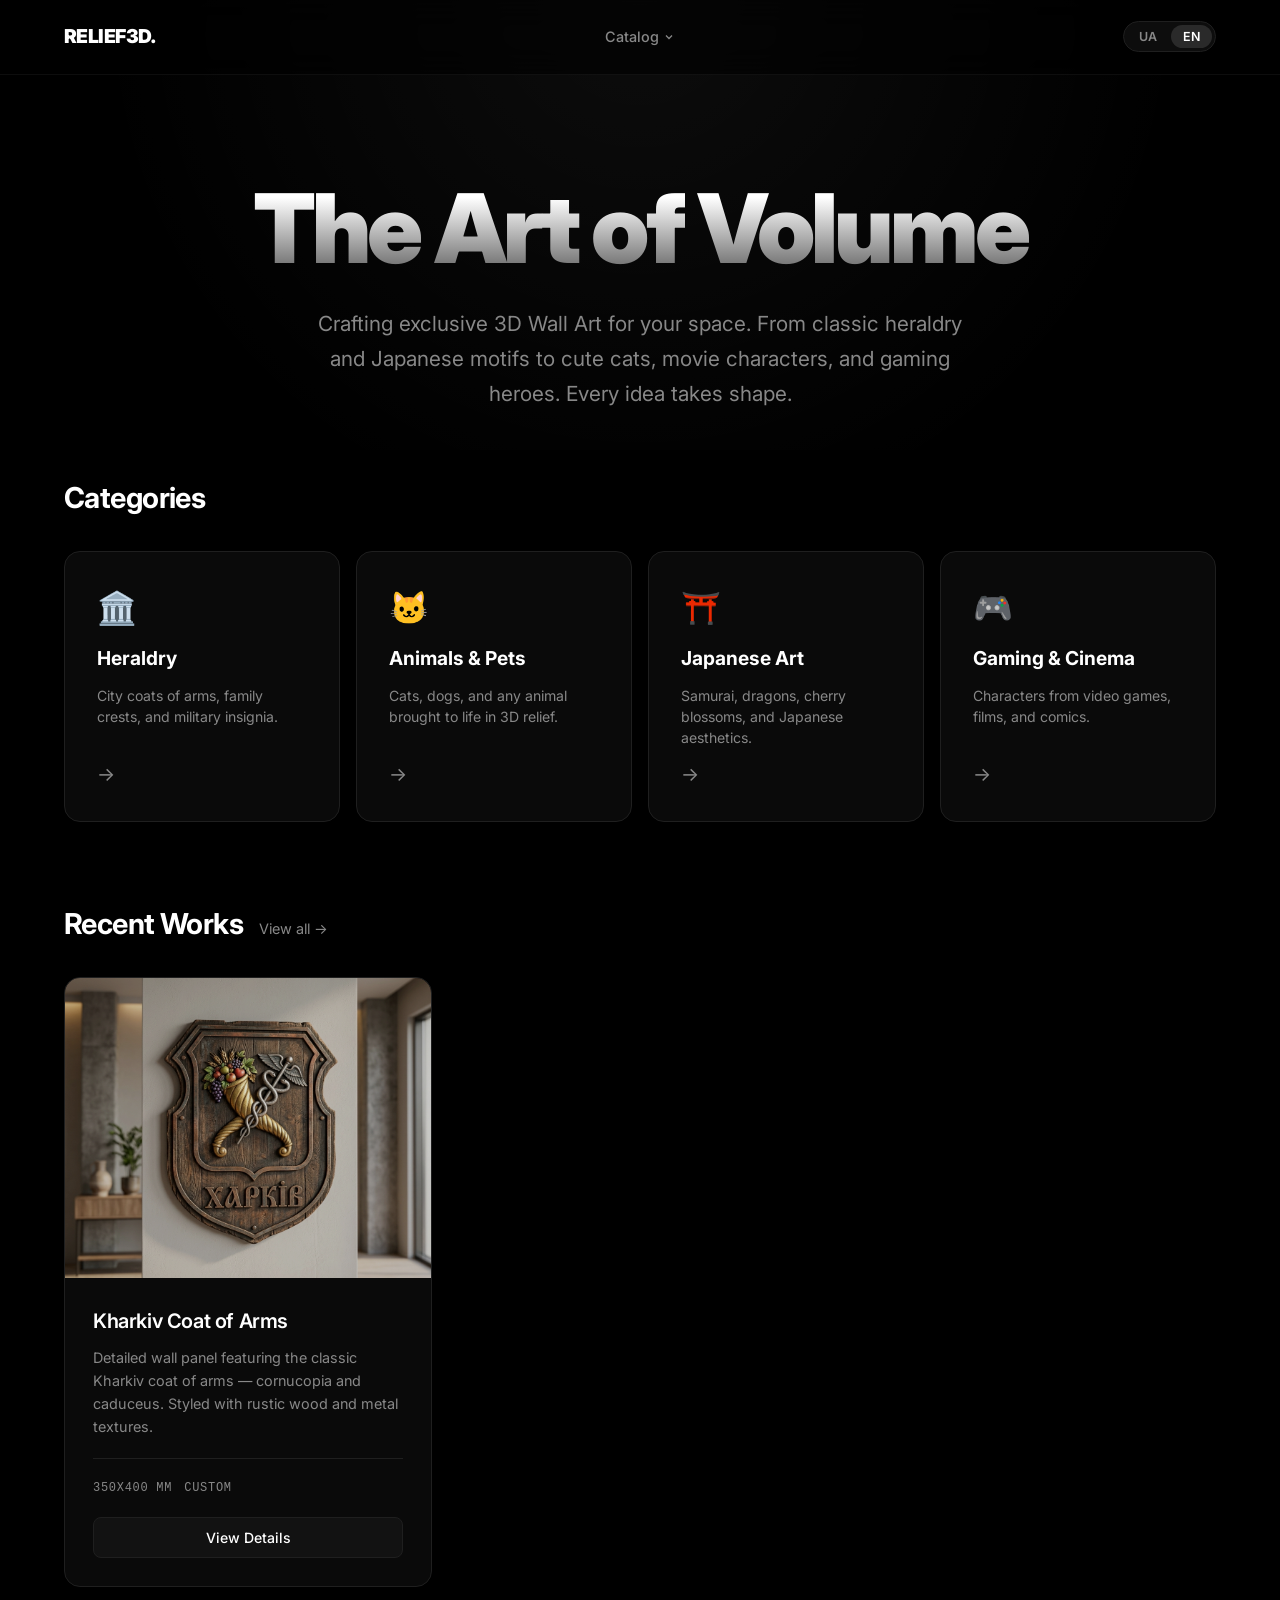
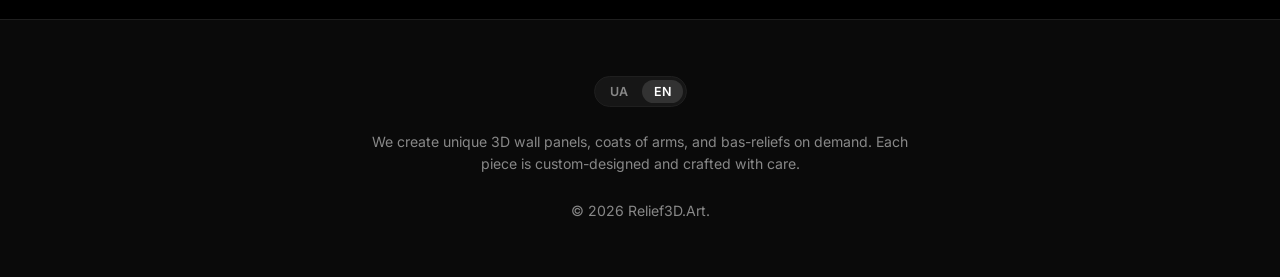
==== commit 63855bf4: "feat: multi-page catalog with shared JS/CSS, dropdown nav, filter chips, breadcrumbs" ====
--- a/index.html
+++ b/index.html
@@ -4,516 +4,92 @@
     <meta charset="UTF-8">
     <meta name="viewport" content="width=device-width, initial-scale=1.0">
     <title>Relief3D — The Art of Volume</title>
-    <meta name="description" content="Ексклюзивні 3D настінні панно. Exclusive 3D wall art.">
+    <meta name="description" content="Ексклюзивні 3D настінні панно. Геральдика, японські мотиви, котики, геймінг. Exclusive 3D wall art.">
     <link rel="preconnect" href="https://fonts.googleapis.com">
     <link rel="preconnect" href="https://fonts.gstatic.com" crossorigin>
-    <link href="https://fonts.googleapis.com/css2?family=Inter:wght@300;400;500;600;800;900&display=swap" rel="stylesheet">
-    <style>
-        :root {
-            --bg-base: #000000;
-            --bg-surface: #0a0a0a;
-            --bg-surface-hover: #141414;
-            --text-primary: #ffffff;
-            --text-secondary: #888888;
-            --border-color: #222222;
-            --border-hover: #444444;
-            --accent: #e5e5e5;
-            --neon-glow: rgba(255, 255, 255, 0.05);
-        }
+    <link href="https://fonts.googleapis.com/css2?family=Inter:wght@300;400;500;600;700;800;900&display=swap" rel="stylesheet">
+    <link rel="stylesheet" href="./assets/css/shared.css">
+</head>
+<body>
+    <div class="ambient-glow"></div>
 
-        * {
-            margin: 0;
-            padding: 0;
-            box-sizing: border-box;
-        }
+    <header class="site-header" id="site-header"></header>
 
-        body {
-            font-family: 'Inter', -apple-system, BlinkMacSystemFont, "Segoe UI", Roboto, sans-serif;
-            background-color: var(--bg-base);
-            color: var(--text-primary);
-            line-height: 1.5;
-            -webkit-font-smoothing: antialiased;
-            overflow-x: hidden;
-        }
+    <div class="page-content">
+        <!-- Hero -->
+        <section class="hero">
+            <h1 class="lang-ua">Мистецтво об'єму</h1>
+            <h1 class="lang-en">The Art of Volume</h1>
+            <p class="lang-ua">Створюємо ексклюзивний 3D Wall Art для вашого інтер'єру. Від класичної геральдики та японських мотивів — до милих котиків, героїв кіно та відеоігор. Будь-яка ідея набуває форми.</p>
+            <p class="lang-en">Crafting exclusive 3D Wall Art for your space. From classic heraldry and Japanese motifs to cute cats, movie characters, and gaming heroes. Every idea takes shape.</p>
+        </section>
 
-        /* Language Toggle Logic */
-        body.lang-en .lang-ua { display: none !important; }
-        body.lang-ua .lang-en { display: none !important; }
+        <!-- Categories -->
+        <div class="section-label">
+            <h2 class="lang-ua">Категорії</h2>
+            <h2 class="lang-en">Categories</h2>
+        </div>
+        <div class="cat-grid" id="cat-grid"></div>
 
-        /* Ambient Glow */
-        .ambient-glow {
-            position: fixed;
-            top: -50vh;
-            left: 50%;
-            transform: translateX(-50%);
-            width: 100vw;
-            height: 100vh;
-            background: radial-gradient(circle, rgba(255,255,255,0.06) 0%, rgba(0,0,0,0) 70%);
-            z-index: -1;
-            pointer-events: none;
-        }
+        <!-- Recent works -->
+        <div class="section-label">
+            <h2 class="lang-ua">Нові роботи</h2>
+            <h2 class="lang-en">Recent Works</h2>
+            <a href="./catalog/index.html" class="lang-ua">Дивитись усі →</a>
+            <a href="./catalog/index.html" class="lang-en">View all →</a>
+        </div>
+        <div class="portfolio-grid" id="portfolio" style="padding-bottom: 2rem;"></div>
+    </div>
 
-        /* Navigation */
-        nav {
-            display: flex;
-            justify-content: space-between;
-            align-items: center;
-            padding: 1.5rem 5%;
-            position: fixed;
-            top: 0;
-            width: 100%;
-            background: rgba(0, 0, 0, 0.5);
-            backdrop-filter: blur(12px);
-            border-bottom: 1px solid rgba(255,255,255,0.05);
-            z-index: 100;
-        }
-
-        .logo {
-            font-size: 1.25rem;
-            font-weight: 800;
-            letter-spacing: -0.02em;
-            color: var(--text-primary);
-            text-decoration: none;
-        }
-
-        .lang-switcher {
-            display: flex;
-            gap: 0.25rem;
-            background: rgba(255,255,255,0.05);
-            padding: 4px;
-            border-radius: 99px;
-            border: 1px solid var(--border-color);
-        }
-
-        .lang-btn {
-            background: transparent;
-            color: var(--text-secondary);
-            border: none;
-            padding: 4px 12px;
-            border-radius: 99px;
-            cursor: pointer;
-            font-family: 'Inter', sans-serif;
-            font-weight: 500;
-            font-size: 0.8rem;
-            transition: all 0.2s;
-        }
-
-        .lang-btn.active {
-            background: rgba(255,255,255,0.1);
-            color: var(--text-primary);
-        }
-
-        /* Hero Section */
-        .hero {
-            padding: 12rem 5% 6rem;
-            text-align: center;
-            max-width: 1000px;
-            margin: 0 auto;
-        }
-
-        .hero h1 {
-            font-size: clamp(3rem, 8vw, 6rem);
-            font-weight: 900;
-            letter-spacing: -0.04em;
-            line-height: 1.1;
-            margin-bottom: 1.5rem;
-            background: linear-gradient(180deg, #FFFFFF 0%, #777777 100%);
-            -webkit-background-clip: text;
-            -webkit-text-fill-color: transparent;
-        }
-
-        .hero p {
-            font-size: clamp(1.1rem, 2vw, 1.4rem);
-            color: var(--text-secondary);
-            font-weight: 400;
-            max-width: 700px;
-            margin: 0 auto;
-            line-height: 1.6;
-        }
-
-        /* Bento Grid */
-        .portfolio-grid {
-            display: grid;
-            grid-template-columns: repeat(auto-fill, minmax(350px, 1fr));
-            gap: 1.5rem;
-            padding: 0 5% 6rem;
-            max-width: 1400px;
-            margin: 0 auto;
-        }
-
-        .card {
-            background: var(--bg-surface);
-            border: 1px solid var(--border-color);
-            border-radius: 20px;
-            overflow: hidden;
-            transition: all 0.3s ease;
-            cursor: pointer;
-            display: flex;
-            flex-direction: column;
-            position: relative;
-        }
-
-        .card::before {
-            content: '';
-            position: absolute;
-            top: 0; left: 0; right: 0; bottom: 0;
-            background: radial-gradient(800px circle at var(--mouse-x, 50%) var(--mouse-y, 50%), rgba(255,255,255,0.06), transparent 40%);
-            opacity: 0;
-            transition: opacity 0.3s;
-            pointer-events: none;
-            z-index: 1;
-        }
-
-        .card:hover::before {
-            opacity: 1;
-        }
-
-        .card:hover {
-            border-color: var(--border-hover);
-            transform: translateY(-4px);
-            box-shadow: 0 20px 40px rgba(0,0,0,0.5);
-        }
-
-        .card-img-wrapper {
-            width: 100%;
-            height: 350px;
-            overflow: hidden;
-            position: relative;
-            background: #000;
-        }
-
-        .card-img {
-            width: 100%;
-            height: 100%;
-            object-fit: cover;
-            transition: transform 0.7s cubic-bezier(0.16, 1, 0.3, 1);
-            opacity: 0.85;
-        }
-
-        .card:hover .card-img {
-            transform: scale(1.05);
-            opacity: 1;
-        }
-
-        .card-content {
-            padding: 2rem;
-            flex-grow: 1;
-            display: flex;
-            flex-direction: column;
-            position: relative;
-            z-index: 2;
-        }
-
-        .card-title {
-            font-size: 1.5rem;
-            font-weight: 600;
-            letter-spacing: -0.02em;
-            margin-bottom: 0.75rem;
-        }
-
-        .card-desc {
-            color: var(--text-secondary);
-            font-size: 0.95rem;
-            margin-bottom: 1.5rem;
-            flex-grow: 1;
-        }
-
-        .specs {
-            display: flex;
-            gap: 1rem;
-            font-size: 0.8rem;
-            color: var(--text-secondary);
-            border-top: 1px solid var(--border-color);
-            padding-top: 1.5rem;
-            margin-bottom: 1.5rem;
-            font-family: monospace;
-            text-transform: uppercase;
-            letter-spacing: 0.05em;
-        }
-
-        .view-btn {
-            width: 100%;
-            padding: 12px;
-            background: rgba(255,255,255,0.03);
-            color: var(--text-primary);
-            border: 1px solid var(--border-color);
-            border-radius: 8px;
-            font-family: 'Inter', sans-serif;
-            font-weight: 500;
-            font-size: 0.9rem;
-            cursor: pointer;
-            transition: all 0.3s;
-        }
-
-        .card:hover .view-btn {
-            background: #fff;
-            color: #000;
-            border-color: #fff;
-        }
-
-        /* Modal Styles */
-        .modal {
-            display: none;
-            position: fixed;
-            z-index: 1000;
-            left: 0; top: 0; width: 100%; height: 100%;
-            background-color: rgba(0, 0, 0, 0.9);
-            backdrop-filter: blur(15px);
-            opacity: 0;
-            transition: opacity 0.3s ease;
-        }
-
-        .modal.show {
-            display: flex;
-            opacity: 1;
-            justify-content: center;
-            align-items: center;
-            padding: 1rem;
-        }
-
-        .modal-content {
-            background: var(--bg-surface);
-            border: 1px solid var(--border-color);
-            border-radius: 20px;
-            max-width: 1000px;
-            width: 100%;
-            display: flex;
-            flex-direction: column;
-            box-shadow: 0 40px 80px rgba(0,0,0,0.8);
-            position: relative;
-            transform: translateY(20px) scale(0.98);
-            transition: transform 0.4s cubic-bezier(0.16, 1, 0.3, 1);
-            overflow: hidden;
-        }
-
-        .modal.show .modal-content {
-            transform: translateY(0) scale(1);
-        }
-
-        @media (min-width: 768px) {
-            .modal-content {
-                flex-direction: row;
-            }
-        }
-
-        .modal-img-container {
-            flex: 1.2;
-            min-height: 300px;
-            background: #000;
-        }
-
-        .modal-img {
-            width: 100%;
-            height: 100%;
-            object-fit: cover;
-            display: block;
-        }
-
-        .modal-info {
-            flex: 1;
-            padding: 3rem;
-            display: flex;
-            flex-direction: column;
-        }
-
-        .close-btn {
-            position: absolute;
-            top: 20px;
-            right: 20px;
-            color: var(--text-secondary);
-            font-size: 24px;
-            cursor: pointer;
-            transition: color 0.2s;
-            z-index: 10;
-            background: rgba(0,0,0,0.5);
-            width: 40px;
-            height: 40px;
-            border-radius: 50%;
-            display: flex;
-            align-items: center;
-            justify-content: center;
-            border: 1px solid var(--border-color);
-        }
-
-        .close-btn:hover {
-            color: #fff;
-            border-color: #fff;
-            background: #000;
-        }
-
-        .order-btn {
-            margin-top: auto;
-            background: #fff;
-            color: #000;
-            border: none;
-            padding: 14px 24px;
-            border-radius: 8px;
-            font-family: 'Inter', sans-serif;
-            font-weight: 600;
-            font-size: 1rem;
-            cursor: pointer;
-            transition: all 0.3s ease;
-            text-align: center;
-            text-decoration: none;
-            display: inline-block;
-        }
-
-        .order-btn:hover {
-            background: #e5e5e5;
-            transform: translateY(-2px);
-            box-shadow: 0 10px 20px rgba(255,255,255,0.1);
-        }
-
-        /* Footer */
-        footer {
-            text-align: center;
-            padding: 4rem 5%;
-            border-top: 1px solid var(--border-color);
-            color: var(--text-secondary);
-            font-size: 0.9rem;
-            display: flex;
-            flex-direction: column;
-            align-items: center;
-            gap: 2rem;
-            background: var(--bg-surface);
-        }
-    </style>
-</head>
-<body class="lang-ua">
-    <div class="ambient-glow"></div>
-    
-    <nav>
-        <a href="#" class="logo">RELIEF3D.</a>
+    <!-- Footer -->
+    <footer class="site-footer">
         <div class="lang-switcher">
-            <button class="lang-btn active" onclick="setLanguage('ua')" id="btn-ua">UA</button>
-            <button class="lang-btn" onclick="setLanguage('en')" id="btn-en">EN</button>
+            <button class="lang-btn" data-lang="ua" onclick="setLanguage('ua')">UA</button>
+            <button class="lang-btn" data-lang="en" onclick="setLanguage('en')">EN</button>
         </div>
-    </nav>
-
-    <section class="hero">
-        <h1 class="lang-ua">Мистецтво об'єму</h1>
-        <h1 class="lang-en">The Art of Volume</h1>
-        
-        <p class="lang-ua">Створюємо ексклюзивний 3D Wall Art для вашого інтер'єру. Від класичної геральдики та японських мотивів — до милих котиків, героїв кіно та відеоігор. Будь-яка ідея набуває форми.</p>
-        <p class="lang-en">Crafting exclusive 3D Wall Art for your space. From classic heraldry and Japanese motifs to cute cats, movie characters, and gaming heroes. Every idea takes shape.</p>
-    </section>
-
-    <main class="portfolio-grid" id="portfolio">
-        <!-- Panel 1 -->
-        <article class="card" onclick="openModal(this)">
-            <div class="card-img-wrapper">
-                <img src="assets/images/kharkiv_shield_concept.png" alt="Герб Харкова - Настінне панно" class="card-img">
-            </div>
-            <div class="card-content">
-                <h2 class="card-title lang-ua">Герб Харкова</h2>
-                <h2 class="card-title lang-en">Kharkiv Coat of Arms</h2>
-                
-                <div class="card-desc">
-                    <p class="lang-ua">Деталізоване настінне панно із зображенням класичного герба Харкова (ріг достатку та кадуцей). Стилізація під рустикове дерево та метал.</p>
-                    <p class="lang-en">Detailed wall panel featuring the classic Kharkiv coat of arms (cornucopia and caduceus). Styled with rustic wood and metal textures.</p>
-                </div>
-                <div class="specs">
-                    <span>350x400 mm</span>
-                    <span>Custom Finish</span>
-                </div>
-                <button class="view-btn lang-ua">Детальніше</button>
-                <button class="view-btn lang-en">View Details</button>
-            </div>
-        </article>
-        <!-- Future items will be added here -->
-    </main>
-
-    <footer>
-        <div class="lang-switcher">
-            <button class="lang-btn active" onclick="setLanguage('ua')" id="btn-footer-ua">UA</button>
-            <button class="lang-btn" onclick="setLanguage('en')" id="btn-footer-en">EN</button>
-        </div>
+        <p class="footer-desc lang-ua">Ми створюємо унікальні об'ємні настінні панно, герби та барельєфи на замовлення. Кожен виріб розробляється з індивідуальним підходом.</p>
+        <p class="footer-desc lang-en">We create unique 3D wall panels, coats of arms, and bas-reliefs on demand. Each piece is custom-designed and crafted with care.</p>
         <p>&copy; 2026 Relief3D.Art.</p>
     </footer>
 
-    <!-- Modal -->
-    <div id="itemModal" class="modal">
-        <div class="modal-content">
-            <div class="close-btn" onclick="closeModal()">
-                <svg width="16" height="16" viewBox="0 0 24 24" fill="none" stroke="currentColor" stroke-width="2" stroke-linecap="round" stroke-linejoin="round"><line x1="18" y1="6" x2="6" y2="18"></line><line x1="6" y1="6" x2="18" y2="18"></line></svg>
-            </div>
-            <div class="modal-img-container">
-                <img id="modalImg" src="" alt="" class="modal-img">
-            </div>
-            <div class="modal-info">
-                <div id="modalContentTarget"></div>
-            </div>
-        </div>
-    </div>
-
+    <script src="./assets/js/catalog.js"></script>
+    <script src="./assets/js/site.js"></script>
     <script>
-        // Hover glow effect on cards
-        document.getElementById('portfolio').onmousemove = e => {
-            for(const card of document.getElementsByClassName('card')) {
-                const rect = card.getBoundingClientRect(),
-                      x = e.clientX - rect.left,
-                      y = e.clientY - rect.top;
-                card.style.setProperty('--mouse-x', `${x}px`);
-                card.style.setProperty('--mouse-y', `${y}px`);
-            }
-        };
-
-        // Language Logic
-        function setLanguage(lang) {
-            document.body.className = 'lang-' + lang;
-            document.querySelectorAll('.lang-btn').forEach(btn => btn.classList.remove('active'));
-            if(document.getElementById('btn-' + lang)) document.getElementById('btn-' + lang).classList.add('active');
-            if(document.getElementById('btn-footer-' + lang)) document.getElementById('btn-footer-' + lang).classList.add('active');
-            localStorage.setItem('preferredLanguage', lang);
-        }
-
-        window.addEventListener('DOMContentLoaded', () => {
-            const savedLang = localStorage.getItem('preferredLanguage');
-            if (savedLang) {
-                setLanguage(savedLang);
-            } else {
-                const userLang = navigator.language || navigator.userLanguage; 
-                setLanguage((userLang.toLowerCase().includes('uk') || userLang.toLowerCase().includes('ru')) ? 'ua' : 'en');
+        // Mouse glow effect on portfolio grid
+        document.getElementById('portfolio').addEventListener('mousemove', e => {
+            for (const card of document.getElementsByClassName('card')) {
+                const rect = card.getBoundingClientRect();
+                card.style.setProperty('--mouse-x', `${e.clientX - rect.left}px`);
+                card.style.setProperty('--mouse-y', `${e.clientY - rect.top}px`);
             }
         });
 
-        // Modal Logic
-        const modal = document.getElementById('itemModal');
-        const modalImg = document.getElementById('modalImg');
-        const modalContentTarget = document.getElementById('modalContentTarget');
+        // Build header
+        buildHeader('home');
 
-        function openModal(cardElement) {
-            const imgSrc = cardElement.querySelector('.card-img').src;
-            const titleHtml = cardElement.querySelector('.card-title.lang-ua').outerHTML + cardElement.querySelector('.card-title.lang-en').outerHTML;
-            const descHtml = cardElement.querySelector('.card-desc').outerHTML;
-            const specsHtml = cardElement.querySelector('.specs').outerHTML;
-            
-            const orderBtnUa = '<a href="#" class="order-btn lang-ua" onclick="alert(\'У майбутньому тут буде форма замовлення або лінк на Telegram!\'); return false;">Зробити замовлення</a>';
-            const orderBtnEn = '<a href="#" class="order-btn lang-en" onclick="alert(\'Order form or Telegram link will be here!\'); return false;">Place an Order</a>';
+        // Render category cards
+        const catGrid = document.getElementById('cat-grid');
+        Object.values(CATEGORIES).forEach(cat => {
+            const lang = getLang();
+            const a = document.createElement('a');
+            a.href = `./category/${cat.slug}/index.html`;
+            a.className = 'cat-card';
+            a.innerHTML = `
+                <div class="cat-card-icon">${cat.icon}</div>
+                <div class="cat-card-title lang-ua">${cat.title.ua}</div>
+                <div class="cat-card-title lang-en">${cat.title.en}</div>
+                <div class="cat-card-desc lang-ua">${cat.desc.ua}</div>
+                <div class="cat-card-desc lang-en">${cat.desc.en}</div>
+                <div class="cat-card-arrow">→</div>
+            `;
+            catGrid.appendChild(a);
+        });
 
-            modalImg.src = imgSrc;
-            modalContentTarget.innerHTML = 
-                `<div style="margin-bottom: 1.5rem; font-size: 1.2rem;">${titleHtml}</div>` + 
-                `<div style="margin-bottom: 2rem;">${descHtml}</div>` + 
-                `<div style="margin-bottom: 3rem;">${specsHtml}</div>` + 
-                `<div style="margin-top: auto;">${orderBtnUa}${orderBtnEn}</div>`;
-
-            modal.classList.add('show');
-            document.body.style.overflow = 'hidden';
-        }
-
-        function closeModal() {
-            modal.classList.remove('show');
-            document.body.style.overflow = 'auto';
-        }
-
-        window.onclick = function(event) {
-            if (event.target === modal) closeModal();
-        }
-
-        document.addEventListener('keydown', function(event) {
-            if (event.key === "Escape") closeModal();
-        });
+        // Render last 4 works
+        const lang = getLang();
+        const recent = CATALOG.slice(-4);
+        const grid = document.getElementById('portfolio');
+        recent.forEach(item => grid.appendChild(buildCard(item, lang)));
     </script>
 </body>
 </html>
--- a/assets/css/shared.css
+++ b/assets/css/shared.css
@@ -0,0 +1,458 @@
+/* ==============================================
+   Relief3D — Global Stylesheet (shared.css)
+   ============================================== */
+
+:root {
+    --bg-base: #000000;
+    --bg-surface: #0a0a0a;
+    --bg-surface-2: #111111;
+    --text-primary: #ffffff;
+    --text-secondary: #888888;
+    --border: #1f1f1f;
+    --border-hover: #444444;
+    --accent-gold: #d4af37;
+    --radius: 16px;
+    --transition: 0.3s cubic-bezier(0.16, 1, 0.3, 1);
+}
+
+* { margin: 0; padding: 0; box-sizing: border-box; }
+
+html { scroll-behavior: smooth; }
+
+body {
+    font-family: 'Inter', -apple-system, BlinkMacSystemFont, sans-serif;
+    background: var(--bg-base);
+    color: var(--text-primary);
+    line-height: 1.5;
+    -webkit-font-smoothing: antialiased;
+    overflow-x: hidden;
+}
+
+body.no-scroll { overflow: hidden; }
+
+a { color: inherit; text-decoration: none; }
+
+/* ---- Ambient Glow ---- */
+.ambient-glow {
+    position: fixed;
+    top: -50vh; left: 50%;
+    transform: translateX(-50%);
+    width: 100vw; height: 100vh;
+    background: radial-gradient(circle, rgba(255,255,255,0.05) 0%, transparent 70%);
+    z-index: -1;
+    pointer-events: none;
+}
+
+/* ---- Navigation ---- */
+.site-header {
+    display: flex;
+    justify-content: space-between;
+    align-items: center;
+    padding: 1.25rem 5%;
+    position: fixed;
+    top: 0; width: 100%;
+    background: rgba(0,0,0,0.6);
+    backdrop-filter: blur(16px);
+    border-bottom: 1px solid rgba(255,255,255,0.05);
+    z-index: 200;
+    gap: 1rem;
+}
+
+.logo {
+    font-size: 1.2rem;
+    font-weight: 900;
+    letter-spacing: -0.03em;
+    color: var(--text-primary);
+    white-space: nowrap;
+}
+
+.nav-center { display: flex; align-items: center; gap: 0.5rem; }
+
+.nav-link {
+    display: flex;
+    align-items: center;
+    gap: 4px;
+    padding: 6px 14px;
+    border-radius: 8px;
+    font-size: 0.9rem;
+    font-weight: 500;
+    color: var(--text-secondary);
+    transition: color var(--transition), background var(--transition);
+}
+.nav-link:hover, .nav-link.active { color: var(--text-primary); background: rgba(255,255,255,0.07); }
+
+.chevron { transition: transform 0.2s; }
+
+/* ---- Dropdown ---- */
+.nav-dropdown { position: relative; }
+
+.dropdown-menu {
+    display: none;
+    position: absolute;
+    top: calc(100% + 12px);
+    left: 50%;
+    transform: translateX(-50%);
+    min-width: 360px;
+    background: var(--bg-surface);
+    border: 1px solid var(--border);
+    border-radius: var(--radius);
+    padding: 0.75rem;
+    box-shadow: 0 20px 40px rgba(0,0,0,0.8);
+    z-index: 300;
+}
+
+.nav-dropdown:hover .dropdown-menu { display: flex; flex-direction: column; gap: 0.25rem; }
+.nav-dropdown:hover .chevron { transform: rotate(180deg); }
+
+.dropdown-item {
+    display: flex;
+    align-items: flex-start;
+    gap: 1rem;
+    padding: 0.75rem 1rem;
+    border-radius: 10px;
+    transition: background var(--transition);
+}
+.dropdown-item:hover { background: rgba(255,255,255,0.06); }
+
+.cat-icon { font-size: 1.4rem; flex-shrink: 0; }
+.dropdown-title { font-weight: 600; font-size: 0.95rem; margin-bottom: 2px; }
+.dropdown-desc { font-size: 0.8rem; color: var(--text-secondary); line-height: 1.4; }
+
+/* ---- Lang Switcher ---- */
+.nav-right { display: flex; align-items: center; gap: 0.75rem; }
+
+.lang-switcher {
+    display: flex;
+    gap: 2px;
+    background: rgba(255,255,255,0.05);
+    padding: 3px;
+    border-radius: 99px;
+    border: 1px solid var(--border);
+}
+.lang-btn {
+    background: transparent;
+    color: var(--text-secondary);
+    border: none;
+    padding: 4px 12px;
+    border-radius: 99px;
+    cursor: pointer;
+    font-family: 'Inter', sans-serif;
+    font-weight: 600;
+    font-size: 0.78rem;
+    transition: all 0.2s;
+}
+.lang-btn.active { background: rgba(255,255,255,0.12); color: var(--text-primary); }
+
+/* ---- Burger / Mobile Menu ---- */
+.burger-btn {
+    display: none;
+    flex-direction: column;
+    gap: 5px;
+    background: transparent;
+    border: 1px solid var(--border);
+    padding: 8px 10px;
+    border-radius: 8px;
+    cursor: pointer;
+}
+.burger-btn span {
+    display: block;
+    width: 20px; height: 2px;
+    background: var(--text-primary);
+    border-radius: 2px;
+}
+
+.mobile-menu {
+    display: none;
+    position: fixed;
+    top: 0; left: 0; width: 100%; height: 100vh;
+    background: #000;
+    z-index: 500;
+    flex-direction: column;
+    padding: 5rem 2rem 2rem;
+    gap: 0.5rem;
+    overflow-y: auto;
+}
+.mobile-menu.open { display: flex; }
+
+.mobile-close {
+    position: absolute;
+    top: 1.5rem; right: 1.5rem;
+    background: rgba(255,255,255,0.1);
+    border: 1px solid var(--border);
+    color: var(--text-primary);
+    font-size: 1rem;
+    width: 36px; height: 36px;
+    border-radius: 50%;
+    cursor: pointer;
+    display: flex; align-items: center; justify-content: center;
+}
+
+.mobile-link {
+    display: block;
+    padding: 0.85rem 1rem;
+    border-radius: 10px;
+    font-size: 1.1rem;
+    font-weight: 500;
+    color: var(--text-primary);
+    transition: background 0.2s;
+}
+.mobile-link:hover { background: rgba(255,255,255,0.06); }
+.mobile-cat-link { font-size: 0.95rem; color: var(--text-secondary); }
+.mobile-divider { height: 1px; background: var(--border); margin: 0.5rem 0; }
+
+/* ---- Breadcrumbs ---- */
+.breadcrumbs {
+    display: flex;
+    gap: 0.5rem;
+    align-items: center;
+    font-size: 0.85rem;
+    color: var(--text-secondary);
+    padding: 0 5%;
+    margin-bottom: 1rem;
+}
+.breadcrumbs a { transition: color 0.2s; }
+.breadcrumbs a:hover { color: var(--text-primary); }
+.breadcrumbs .sep { opacity: 0.4; }
+
+/* ---- Page Wrapper ---- */
+.page-content { padding-top: 80px; }
+
+/* ---- Hero ---- */
+.hero {
+    padding: 6rem 5% 4rem;
+    text-align: center;
+    max-width: 1000px;
+    margin: 0 auto;
+}
+.hero h1 {
+    font-size: clamp(3rem, 8vw, 6rem);
+    font-weight: 900;
+    letter-spacing: -0.04em;
+    line-height: 1.1;
+    margin-bottom: 1.5rem;
+    background: linear-gradient(180deg, #FFFFFF 20%, #555555 100%);
+    -webkit-background-clip: text;
+    -webkit-text-fill-color: transparent;
+}
+.hero p {
+    font-size: clamp(1rem, 2vw, 1.3rem);
+    color: var(--text-secondary);
+    max-width: 680px;
+    margin: 0 auto;
+    line-height: 1.7;
+}
+
+/* ---- Category Cards (Home) ---- */
+.cat-grid {
+    display: grid;
+    grid-template-columns: repeat(auto-fill, minmax(250px, 1fr));
+    gap: 1rem;
+    padding: 0 5% 5rem;
+    max-width: 1400px;
+    margin: 0 auto;
+}
+.cat-card {
+    background: var(--bg-surface);
+    border: 1px solid var(--border);
+    border-radius: var(--radius);
+    padding: 2rem;
+    transition: all var(--transition);
+    display: flex; flex-direction: column; gap: 0.75rem;
+}
+.cat-card:hover { border-color: var(--border-hover); background: var(--bg-surface-2); transform: translateY(-3px); }
+.cat-card-icon { font-size: 2rem; }
+.cat-card-title { font-size: 1.2rem; font-weight: 700; }
+.cat-card-desc { font-size: 0.88rem; color: var(--text-secondary); line-height: 1.5; }
+.cat-card-arrow { margin-top: auto; color: var(--text-secondary); font-size: 1.2rem; transition: transform 0.2s; }
+.cat-card:hover .cat-card-arrow { transform: translateX(4px); color: var(--text-primary); }
+
+/* ---- Section Label ---- */
+.section-label {
+    padding: 0 5%;
+    max-width: 1400px;
+    margin: 0 auto 2rem;
+    display: flex;
+    align-items: baseline;
+    gap: 1rem;
+}
+.section-label h2 {
+    font-size: 1.8rem;
+    font-weight: 700;
+    letter-spacing: -0.02em;
+}
+.section-label a {
+    font-size: 0.9rem;
+    color: var(--text-secondary);
+    transition: color 0.2s;
+}
+.section-label a:hover { color: var(--text-primary); }
+
+/* ---- Portfolio Grid ---- */
+.portfolio-grid {
+    display: grid;
+    grid-template-columns: repeat(auto-fill, minmax(340px, 1fr));
+    gap: 1.5rem;
+    padding: 0 5% 6rem;
+    max-width: 1400px;
+    margin: 0 auto;
+}
+
+/* ---- Filter Chips (Catalog page) ---- */
+.filter-bar {
+    display: flex;
+    flex-wrap: wrap;
+    gap: 0.5rem;
+    padding: 0 5% 2rem;
+    max-width: 1400px;
+    margin: 0 auto;
+}
+.filter-btn {
+    background: transparent;
+    color: var(--text-secondary);
+    border: 1px solid var(--border);
+    padding: 6px 16px;
+    border-radius: 99px;
+    cursor: pointer;
+    font-family: 'Inter', sans-serif;
+    font-size: 0.88rem;
+    font-weight: 500;
+    transition: all 0.2s;
+}
+.filter-btn:hover { border-color: var(--border-hover); color: var(--text-primary); }
+.filter-btn.active { background: #fff; color: #000; border-color: #fff; }
+
+/* ---- Card ---- */
+.card {
+    background: var(--bg-surface);
+    border: 1px solid var(--border);
+    border-radius: var(--radius);
+    overflow: hidden;
+    cursor: pointer;
+    display: flex; flex-direction: column;
+    position: relative;
+    transition: border-color var(--transition), transform var(--transition), box-shadow var(--transition);
+}
+.card::before {
+    content: '';
+    position: absolute; inset: 0;
+    background: radial-gradient(600px circle at var(--mouse-x,50%) var(--mouse-y,50%), rgba(255,255,255,0.07), transparent 40%);
+    opacity: 0; transition: opacity 0.3s;
+    pointer-events: none; z-index: 1;
+}
+.card:hover::before { opacity: 1; }
+.card:hover { border-color: var(--border-hover); transform: translateY(-4px); box-shadow: 0 20px 40px rgba(0,0,0,0.5); }
+
+.card-img-wrapper { width: 100%; height: 300px; overflow: hidden; background: #050505; }
+.card-img { width: 100%; height: 100%; object-fit: cover; transition: transform 0.7s var(--transition); opacity: 0.85; }
+.card:hover .card-img { transform: scale(1.06); opacity: 1; }
+
+.card-content { padding: 1.75rem; flex-grow: 1; display: flex; flex-direction: column; position: relative; z-index: 2; }
+.card-title { font-size: 1.25rem; font-weight: 600; letter-spacing: -0.02em; margin-bottom: 0.6rem; }
+.card-desc { color: var(--text-secondary); font-size: 0.9rem; margin-bottom: 1.25rem; flex-grow: 1; line-height: 1.6; }
+
+.specs {
+    display: flex; gap: 0.75rem;
+    font-size: 0.75rem; color: var(--text-secondary);
+    border-top: 1px solid var(--border);
+    padding-top: 1.25rem; margin-bottom: 1.25rem;
+    font-family: monospace; text-transform: uppercase; letter-spacing: 0.06em;
+}
+
+.view-btn {
+    width: 100%; padding: 11px;
+    background: rgba(255,255,255,0.03);
+    color: var(--text-primary);
+    border: 1px solid var(--border);
+    border-radius: 8px;
+    font-family: 'Inter', sans-serif;
+    font-weight: 500; font-size: 0.88rem;
+    cursor: pointer; transition: all var(--transition);
+}
+.card:hover .view-btn { background: #fff; color: #000; border-color: #fff; }
+
+.empty-msg { color: var(--text-secondary); font-size: 1.1rem; padding: 4rem; text-align: center; }
+
+/* ---- Modal ---- */
+.modal {
+    display: none;
+    position: fixed; inset: 0;
+    background: rgba(0,0,0,0.85);
+    backdrop-filter: blur(20px);
+    z-index: 1000;
+    justify-content: center; align-items: center;
+    padding: 1.5rem;
+}
+.modal.show { display: flex; }
+
+.modal-content {
+    background: var(--bg-surface);
+    border: 1px solid var(--border);
+    border-radius: 20px;
+    max-width: 960px; width: 100%;
+    display: flex; flex-direction: column;
+    box-shadow: 0 40px 80px rgba(0,0,0,0.9);
+    position: relative;
+    overflow: hidden;
+    animation: modalIn 0.35s var(--transition) both;
+}
+@keyframes modalIn { from { opacity:0; transform: scale(0.95) translateY(10px); } to { opacity:1; transform: none; } }
+@media (min-width: 768px) { .modal-content { flex-direction: row; } }
+
+.modal-img-container { flex: 1.2; min-height: 300px; background: #000; }
+.modal-img { width: 100%; height: 100%; object-fit: cover; display: block; }
+
+.modal-info {
+    flex: 1; padding: 2.5rem;
+    display: flex; flex-direction: column; gap: 1rem;
+}
+.modal-title { font-size: 1.7rem; font-weight: 700; letter-spacing: -0.03em; }
+.modal-desc { color: var(--text-secondary); font-size: 0.95rem; line-height: 1.7; }
+.modal-specs { display: flex; gap: 1rem; font-size: 0.8rem; color: var(--text-secondary); font-family: monospace; text-transform: uppercase; letter-spacing: 0.06em; }
+
+.close-btn {
+    position: absolute; top: 16px; right: 16px;
+    background: rgba(0,0,0,0.5);
+    border: 1px solid var(--border);
+    color: var(--text-secondary);
+    width: 36px; height: 36px;
+    border-radius: 50%;
+    display: flex; align-items: center; justify-content: center;
+    cursor: pointer; transition: all 0.2s; z-index: 10;
+}
+.close-btn:hover { color: #fff; border-color: #fff; background: #000; }
+
+.order-btn {
+    margin-top: auto;
+    display: inline-block;
+    background: #fff; color: #000;
+    padding: 13px 24px;
+    border-radius: 8px;
+    font-weight: 600; font-size: 0.95rem;
+    text-align: center;
+    transition: all var(--transition);
+}
+.order-btn:hover { background: #e5e5e5; transform: translateY(-2px); }
+
+/* ---- Footer ---- */
+.site-footer {
+    text-align: center;
+    padding: 3.5rem 5%;
+    border-top: 1px solid var(--border);
+    color: var(--text-secondary);
+    font-size: 0.88rem;
+    background: var(--bg-surface);
+    display: flex; flex-direction: column; align-items: center; gap: 1.5rem;
+}
+.footer-desc { max-width: 560px; line-height: 1.6; }
+
+/* ---- Responsive ---- */
+@media (max-width: 768px) {
+    .nav-center { display: none; }
+    .burger-btn { display: flex; }
+    .portfolio-grid { grid-template-columns: 1fr; }
+    .cat-grid { grid-template-columns: 1fr 1fr; }
+    .hero h1 { font-size: 3rem; }
+}
+@media (max-width: 480px) {
+    .cat-grid { grid-template-columns: 1fr; }
+}
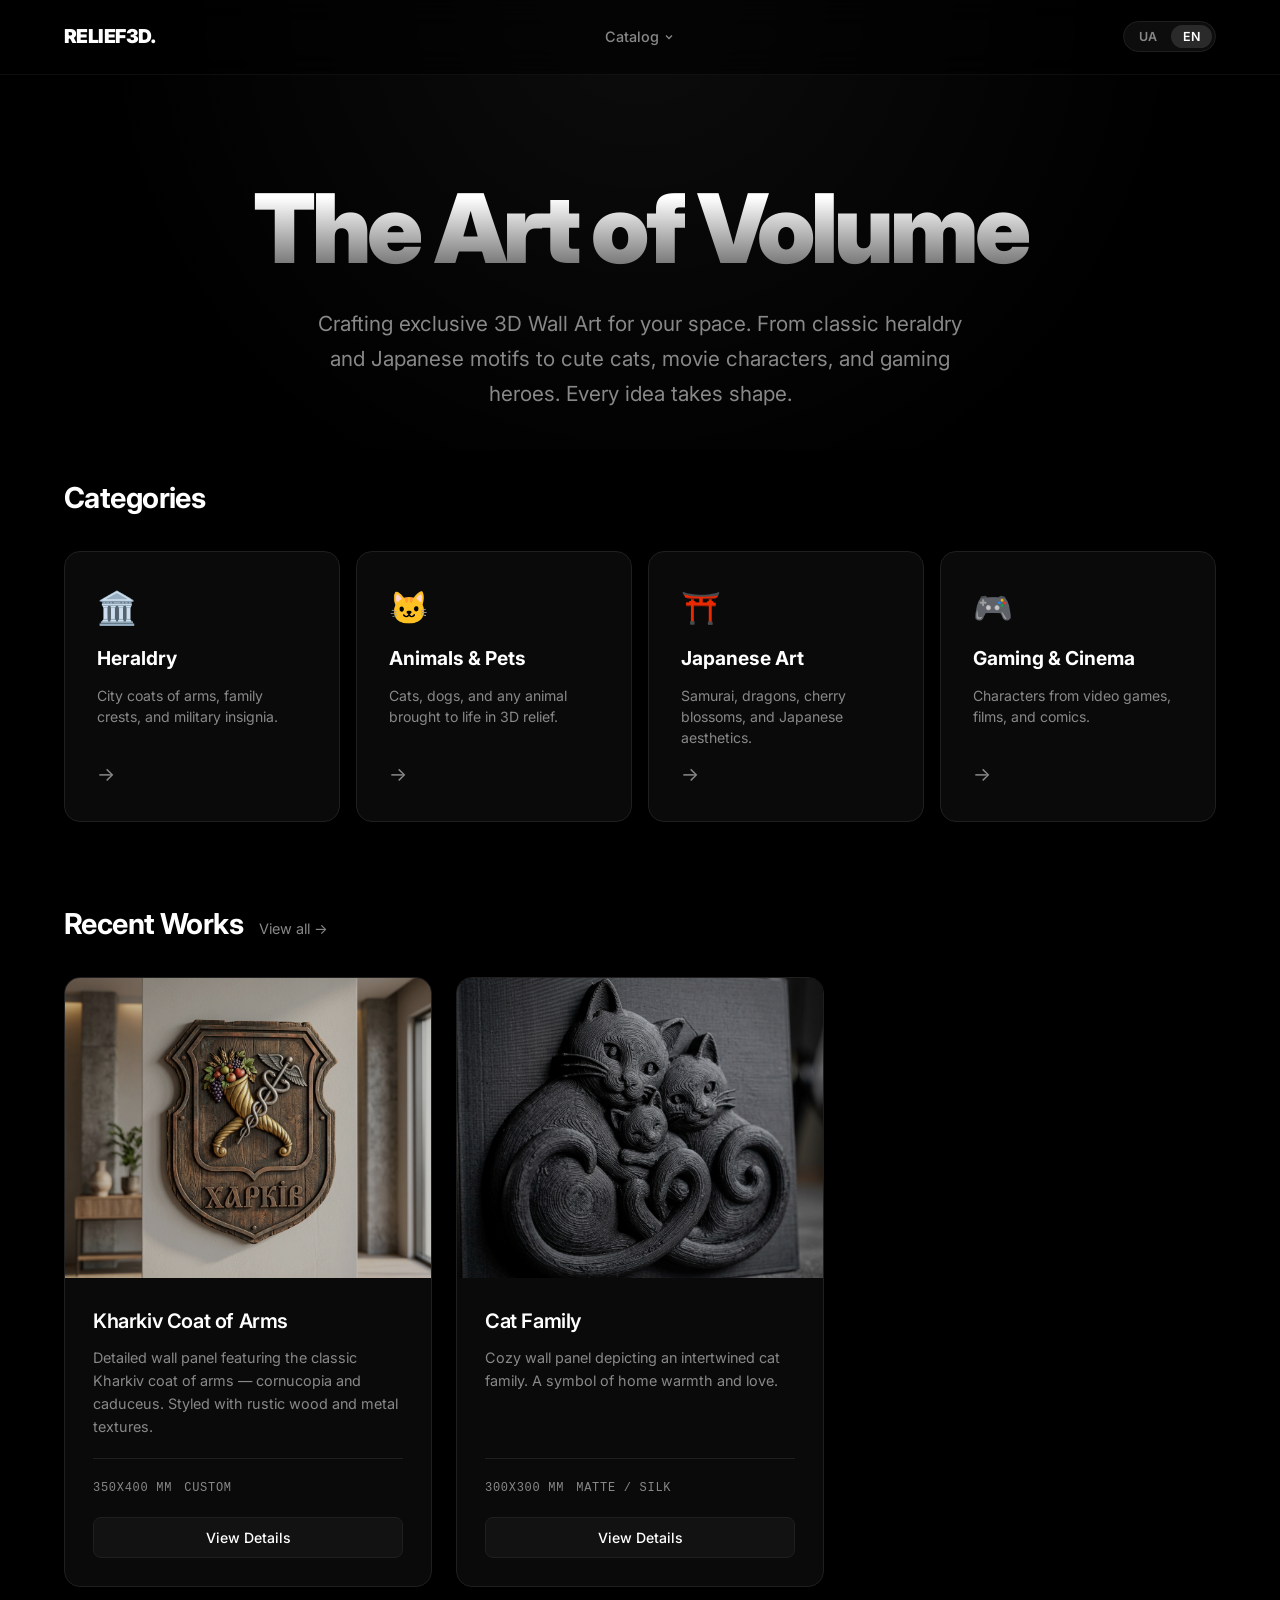
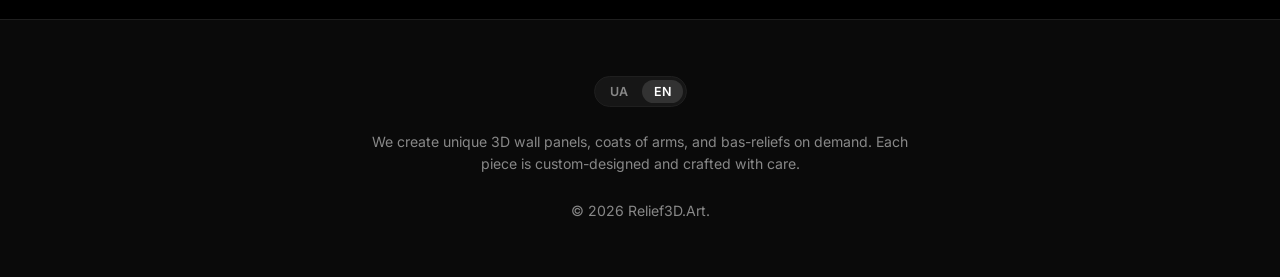
==== commit d9a9f459: "perf(js): fix firefox page freeze by refactoring mousemove listener to optimized delegation, add js " ====
--- a/index.html
+++ b/index.html
@@ -5,6 +5,22 @@
     <meta name="viewport" content="width=device-width, initial-scale=1.0">
     <title>Relief3D — The Art of Volume</title>
     <meta name="description" content="Ексклюзивні 3D настінні панно. Геральдика, японські мотиви, котики, геймінг. Exclusive 3D wall art.">
+    
+    <link rel="canonical" href="https://relief3d.cc/">
+    
+    <!-- Open Graph / Facebook -->
+    <meta property="og:type" content="website">
+    <meta property="og:url" content="https://relief3d.cc/">
+    <meta property="og:title" content="Relief3D — The Art of Volume">
+    <meta property="og:description" content="Створюємо ексклюзивний 3D Wall Art для вашого інтер'єру. Будь-яка ідея набуває форми.">
+    <meta property="og:image" content="https://relief3d.cc/assets/images/kharkiv_shield_concept.png">
+    
+    <!-- Twitter -->
+    <meta property="twitter:card" content="summary_large_image">
+    <meta property="twitter:url" content="https://relief3d.cc/">
+    <meta property="twitter:title" content="Relief3D — The Art of Volume">
+    <meta property="twitter:description" content="Створюємо ексклюзивний 3D Wall Art для вашого інтер'єру. Будь-яка ідея набуває форми.">
+    <meta property="twitter:image" content="https://relief3d.cc/assets/images/kharkiv_shield_concept.png">
     <link rel="preconnect" href="https://fonts.googleapis.com">
     <link rel="preconnect" href="https://fonts.gstatic.com" crossorigin>
     <link href="https://fonts.googleapis.com/css2?family=Inter:wght@300;400;500;600;700;800;900&display=swap" rel="stylesheet">
@@ -52,18 +68,9 @@
         <p>&copy; 2026 Relief3D.Art.</p>
     </footer>
 
-    <script src="./assets/js/catalog.js"></script>
-    <script src="./assets/js/site.js"></script>
+    <script src="./assets/js/catalog.js?v=3.0"></script>
+    <script src="./assets/js/site.js?v=3.0"></script>
     <script>
-        // Mouse glow effect on portfolio grid
-        document.getElementById('portfolio').addEventListener('mousemove', e => {
-            for (const card of document.getElementsByClassName('card')) {
-                const rect = card.getBoundingClientRect();
-                card.style.setProperty('--mouse-x', `${e.clientX - rect.left}px`);
-                card.style.setProperty('--mouse-y', `${e.clientY - rect.top}px`);
-            }
-        });
-
         // Build header
         buildHeader('home');
 
--- a/assets/css/shared.css
+++ b/assets/css/shared.css
@@ -456,3 +456,50 @@
 @media (max-width: 480px) {
     .cat-grid { grid-template-columns: 1fr; }
 }
+
+/* ---- Lightbox ---- */
+.lightbox-modal {
+    position: fixed;
+    top: 0; left: 0;
+    width: 100vw; height: 100vh;
+    background: rgba(0,0,0,0.9);
+    backdrop-filter: blur(10px);
+    -webkit-backdrop-filter: blur(10px);
+    z-index: 10000;
+    display: flex;
+    align-items: center;
+    justify-content: center;
+    opacity: 0; pointer-events: none;
+    transition: opacity var(--transition);
+}
+.lightbox-modal.show {
+    opacity: 1; pointer-events: auto;
+}
+.lightbox-modal img {
+    max-width: 95vw;
+    max-height: 95vh;
+    object-fit: contain;
+    border-radius: 12px;
+    box-shadow: 0 10px 40px rgba(0,0,0,0.8);
+    transform: scale(0.95);
+    transition: transform var(--transition);
+}
+.lightbox-modal.show img {
+    transform: scale(1);
+}
+.lightbox-close {
+    position: absolute;
+    top: 20px; right: 20px;
+    background: rgba(255,255,255,0.1);
+    border: none;
+    color: #fff;
+    width: 44px; height: 44px;
+    border-radius: 50%;
+    cursor: pointer;
+    display: flex; align-items: center; justify-content: center;
+    font-size: 20px;
+    transition: background 0.2s;
+}
+.lightbox-close:hover {
+    background: rgba(255,255,255,0.2);
+}
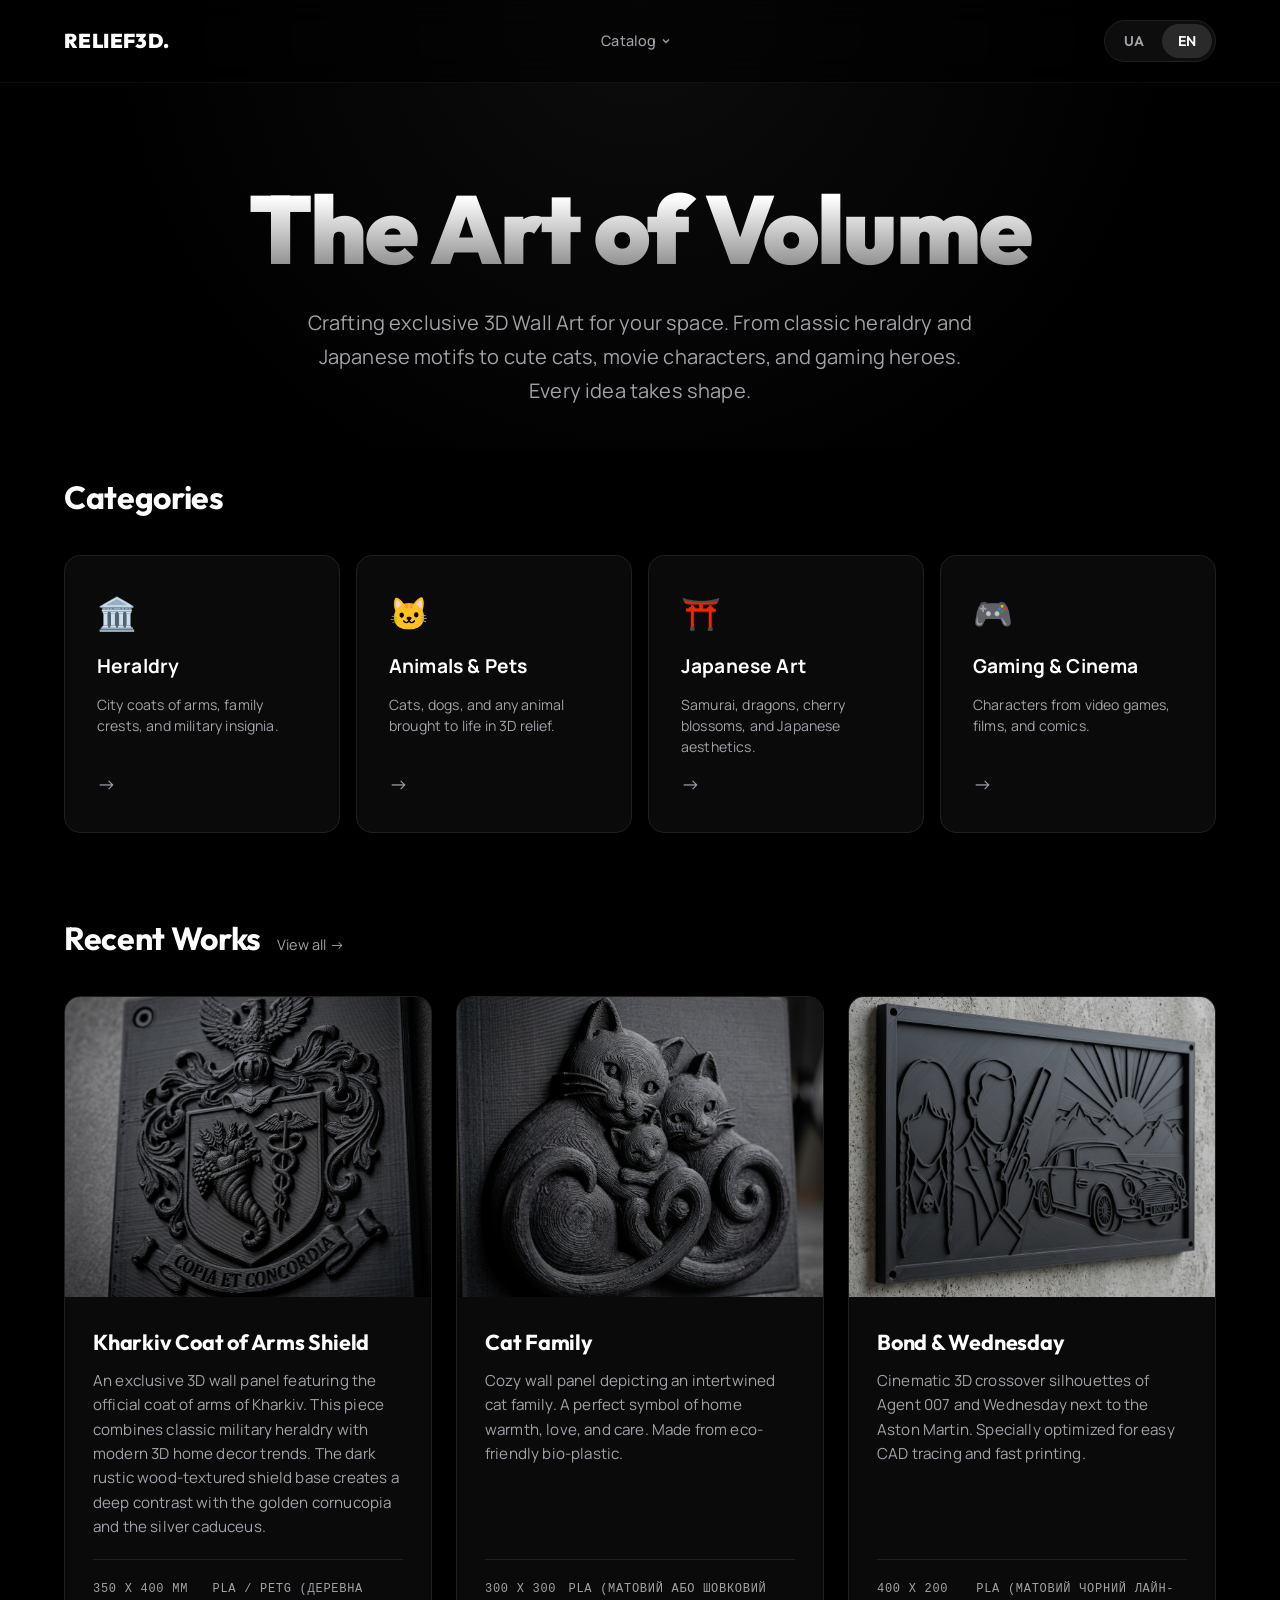
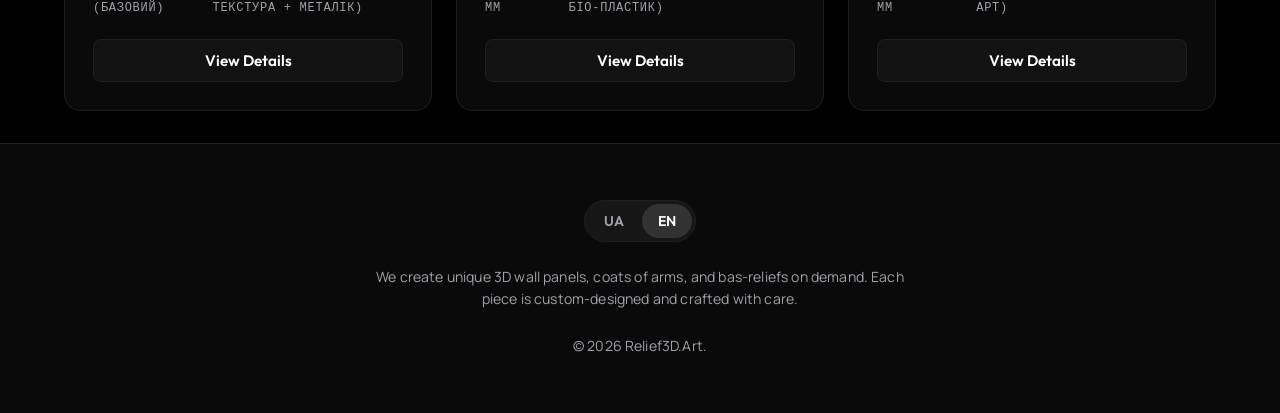
==== commit ec5ba5c7: "feat(sync): register expanded materials database and spools for bond page" ====
--- a/index.html
+++ b/index.html
@@ -23,7 +23,7 @@
     <meta property="twitter:image" content="https://relief3d.cc/assets/images/kharkiv_shield_concept.png">
     <link rel="preconnect" href="https://fonts.googleapis.com">
     <link rel="preconnect" href="https://fonts.gstatic.com" crossorigin>
-    <link href="https://fonts.googleapis.com/css2?family=Inter:wght@300;400;500;600;700;800;900&display=swap" rel="stylesheet">
+    <link href="https://fonts.googleapis.com/css2?family=Manrope:wght@400;500;600;700&family=Outfit:wght@500;600;700;800;900&display=swap" rel="stylesheet">
     <link rel="stylesheet" href="./assets/css/shared.css">
 </head>
 <body>
--- a/assets/css/shared.css
+++ b/assets/css/shared.css
@@ -7,12 +7,14 @@
     --bg-surface: #0a0a0a;
     --bg-surface-2: #111111;
     --text-primary: #ffffff;
-    --text-secondary: #888888;
+    --text-secondary: #a1a1aa; /* Increased contrast for readability */
     --border: #1f1f1f;
     --border-hover: #444444;
     --accent-gold: #d4af37;
     --radius: 16px;
     --transition: 0.3s cubic-bezier(0.16, 1, 0.3, 1);
+    --font-heading: 'Outfit', -apple-system, BlinkMacSystemFont, sans-serif;
+    --font-body: 'Manrope', -apple-system, BlinkMacSystemFont, sans-serif;
 }
 
 * { margin: 0; padding: 0; box-sizing: border-box; }
@@ -20,10 +22,11 @@
 html { scroll-behavior: smooth; }
 
 body {
-    font-family: 'Inter', -apple-system, BlinkMacSystemFont, sans-serif;
+    font-family: var(--font-body);
     background: var(--bg-base);
     color: var(--text-primary);
-    line-height: 1.5;
+    line-height: 1.6; /* Increased line-height for readability */
+    letter-spacing: 0.01em;
     -webkit-font-smoothing: antialiased;
     overflow-x: hidden;
 }
@@ -59,9 +62,10 @@
 }
 
 .logo {
-    font-size: 1.2rem;
+    font-family: var(--font-heading);
+    font-size: 1.25rem;
     font-weight: 900;
-    letter-spacing: -0.03em;
+    letter-spacing: 0.02em;
     color: var(--text-primary);
     white-space: nowrap;
 }
@@ -133,12 +137,12 @@
     background: transparent;
     color: var(--text-secondary);
     border: none;
-    padding: 4px 12px;
+    padding: 8px 16px;
     border-radius: 99px;
     cursor: pointer;
-    font-family: 'Inter', sans-serif;
+    font-family: var(--font-heading);
     font-weight: 600;
-    font-size: 0.78rem;
+    font-size: 0.88rem;
     transition: all 0.2s;
 }
 .lang-btn.active { background: rgba(255,255,255,0.12); color: var(--text-primary); }
@@ -150,7 +154,7 @@
     gap: 5px;
     background: transparent;
     border: 1px solid var(--border);
-    padding: 8px 10px;
+    padding: 12px 14px;
     border-radius: 8px;
     cursor: pointer;
 }
@@ -180,8 +184,8 @@
     background: rgba(255,255,255,0.1);
     border: 1px solid var(--border);
     color: var(--text-primary);
-    font-size: 1rem;
-    width: 36px; height: 36px;
+    font-size: 1.2rem;
+    width: 48px; height: 48px;
     border-radius: 50%;
     cursor: pointer;
     display: flex; align-items: center; justify-content: center;
@@ -225,17 +229,18 @@
     margin: 0 auto;
 }
 .hero h1 {
+    font-family: var(--font-heading);
     font-size: clamp(3rem, 8vw, 6rem);
     font-weight: 900;
-    letter-spacing: -0.04em;
+    letter-spacing: -0.02em;
     line-height: 1.1;
     margin-bottom: 1.5rem;
-    background: linear-gradient(180deg, #FFFFFF 20%, #555555 100%);
+    background: linear-gradient(180deg, #FFFFFF 20%, #777777 100%);
     -webkit-background-clip: text;
     -webkit-text-fill-color: transparent;
 }
 .hero p {
-    font-size: clamp(1rem, 2vw, 1.3rem);
+    font-size: clamp(1rem, 2vw, 1.25rem);
     color: var(--text-secondary);
     max-width: 680px;
     margin: 0 auto;
@@ -276,9 +281,10 @@
     gap: 1rem;
 }
 .section-label h2 {
-    font-size: 1.8rem;
+    font-family: var(--font-heading);
+    font-size: 2rem;
     font-weight: 700;
-    letter-spacing: -0.02em;
+    letter-spacing: -0.01em;
 }
 .section-label a {
     font-size: 0.9rem;
@@ -310,11 +316,11 @@
     background: transparent;
     color: var(--text-secondary);
     border: 1px solid var(--border);
-    padding: 6px 16px;
+    padding: 10px 20px;
     border-radius: 99px;
     cursor: pointer;
-    font-family: 'Inter', sans-serif;
-    font-size: 0.88rem;
+    font-family: var(--font-heading);
+    font-size: 0.95rem;
     font-weight: 500;
     transition: all 0.2s;
 }
@@ -347,8 +353,8 @@
 .card:hover .card-img { transform: scale(1.06); opacity: 1; }
 
 .card-content { padding: 1.75rem; flex-grow: 1; display: flex; flex-direction: column; position: relative; z-index: 2; }
-.card-title { font-size: 1.25rem; font-weight: 600; letter-spacing: -0.02em; margin-bottom: 0.6rem; }
-.card-desc { color: var(--text-secondary); font-size: 0.9rem; margin-bottom: 1.25rem; flex-grow: 1; line-height: 1.6; }
+.card-title { font-family: var(--font-heading); font-size: 1.35rem; font-weight: 700; letter-spacing: -0.01em; margin-bottom: 0.6rem; }
+.card-desc { color: var(--text-secondary); font-size: 0.95rem; margin-bottom: 1.25rem; flex-grow: 1; line-height: 1.6; }
 
 .specs {
     display: flex; gap: 0.75rem;
@@ -364,8 +370,8 @@
     color: var(--text-primary);
     border: 1px solid var(--border);
     border-radius: 8px;
-    font-family: 'Inter', sans-serif;
-    font-weight: 500; font-size: 0.88rem;
+    font-family: var(--font-heading);
+    font-weight: 600; font-size: 0.95rem;
     cursor: pointer; transition: all var(--transition);
 }
 .card:hover .view-btn { background: #fff; color: #000; border-color: #fff; }
@@ -405,8 +411,8 @@
     flex: 1; padding: 2.5rem;
     display: flex; flex-direction: column; gap: 1rem;
 }
-.modal-title { font-size: 1.7rem; font-weight: 700; letter-spacing: -0.03em; }
-.modal-desc { color: var(--text-secondary); font-size: 0.95rem; line-height: 1.7; }
+.modal-title { font-family: var(--font-heading); font-size: 1.8rem; font-weight: 700; letter-spacing: -0.02em; }
+.modal-desc { color: var(--text-secondary); font-size: 1rem; line-height: 1.7; }
 .modal-specs { display: flex; gap: 1rem; font-size: 0.8rem; color: var(--text-secondary); font-family: monospace; text-transform: uppercase; letter-spacing: 0.06em; }
 
 .close-btn {
@@ -414,7 +420,7 @@
     background: rgba(0,0,0,0.5);
     border: 1px solid var(--border);
     color: var(--text-secondary);
-    width: 36px; height: 36px;
+    width: 48px; height: 48px;
     border-radius: 50%;
     display: flex; align-items: center; justify-content: center;
     cursor: pointer; transition: all 0.2s; z-index: 10;
@@ -427,7 +433,8 @@
     background: #fff; color: #000;
     padding: 13px 24px;
     border-radius: 8px;
-    font-weight: 600; font-size: 0.95rem;
+    font-family: var(--font-heading);
+    font-weight: 700; font-size: 1rem;
     text-align: center;
     transition: all var(--transition);
 }
@@ -493,7 +500,7 @@
     background: rgba(255,255,255,0.1);
     border: none;
     color: #fff;
-    width: 44px; height: 44px;
+    width: 52px; height: 52px;
     border-radius: 50%;
     cursor: pointer;
     display: flex; align-items: center; justify-content: center;
